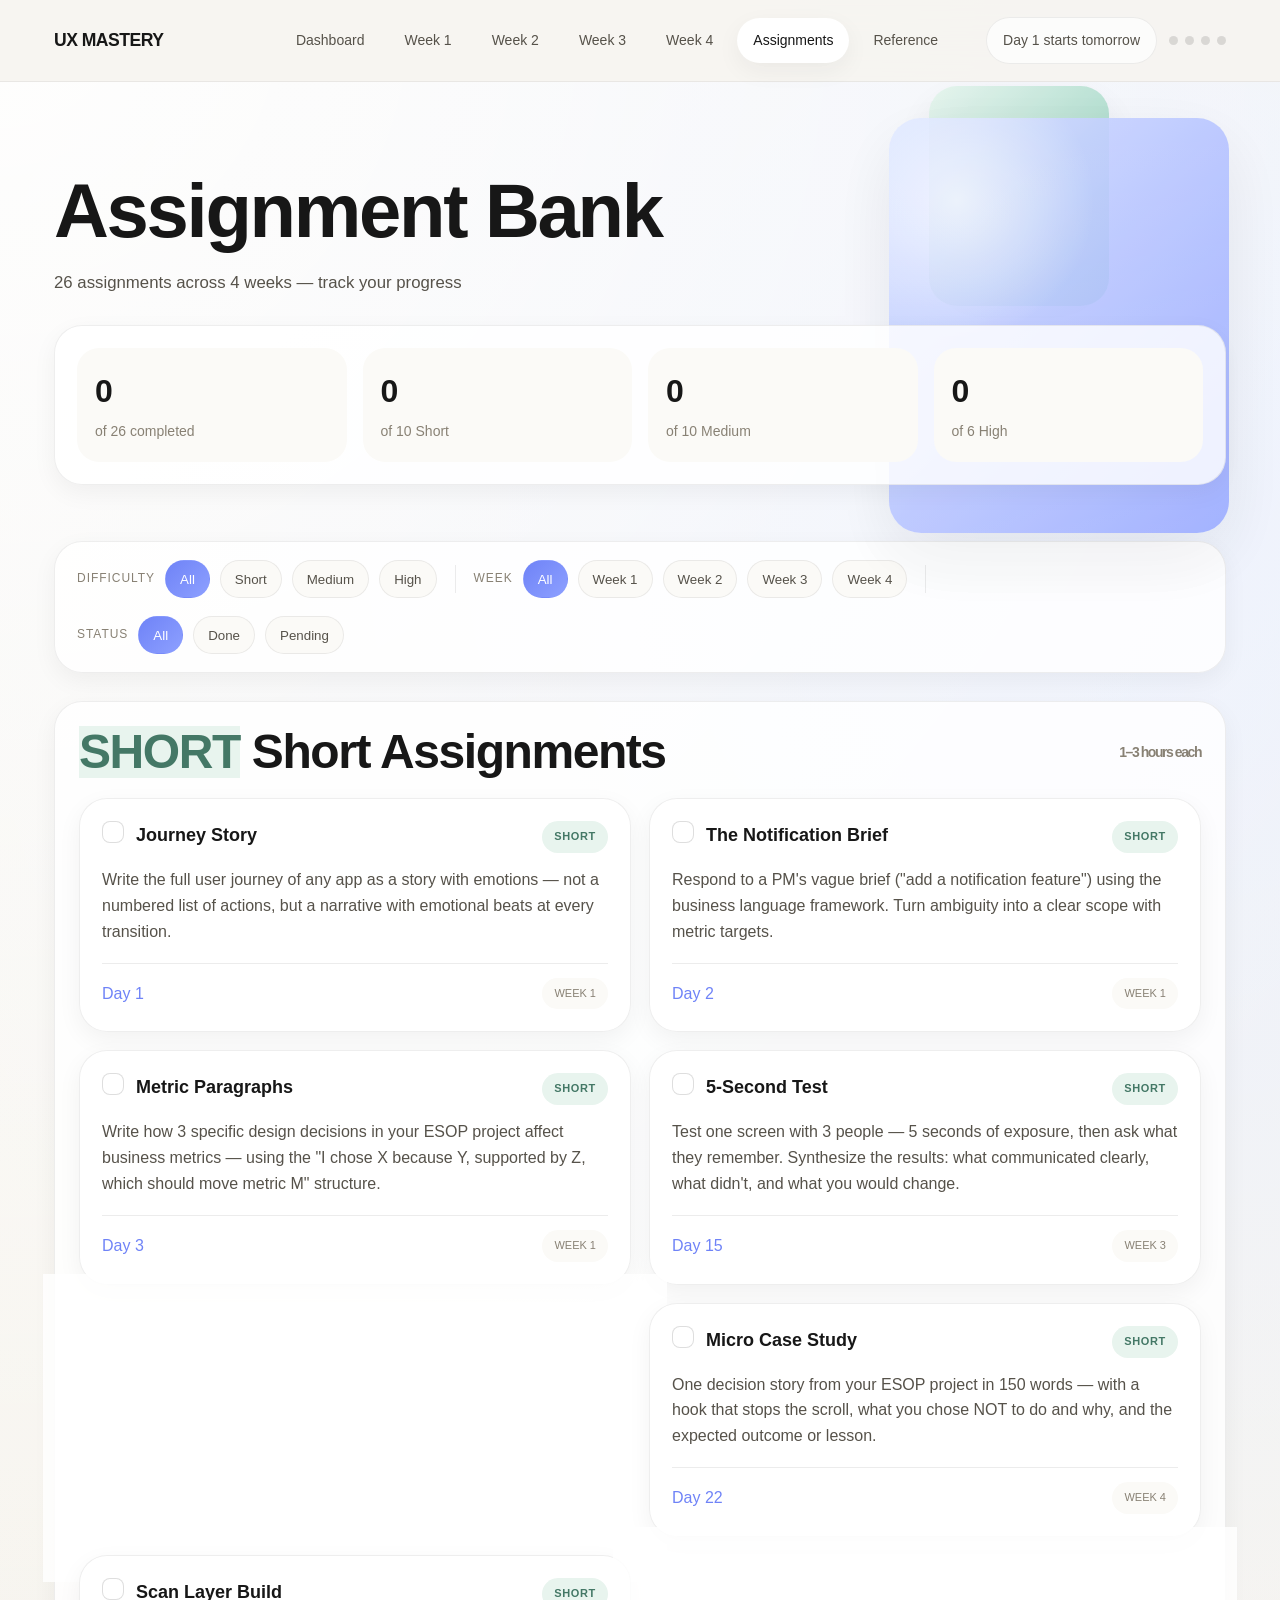
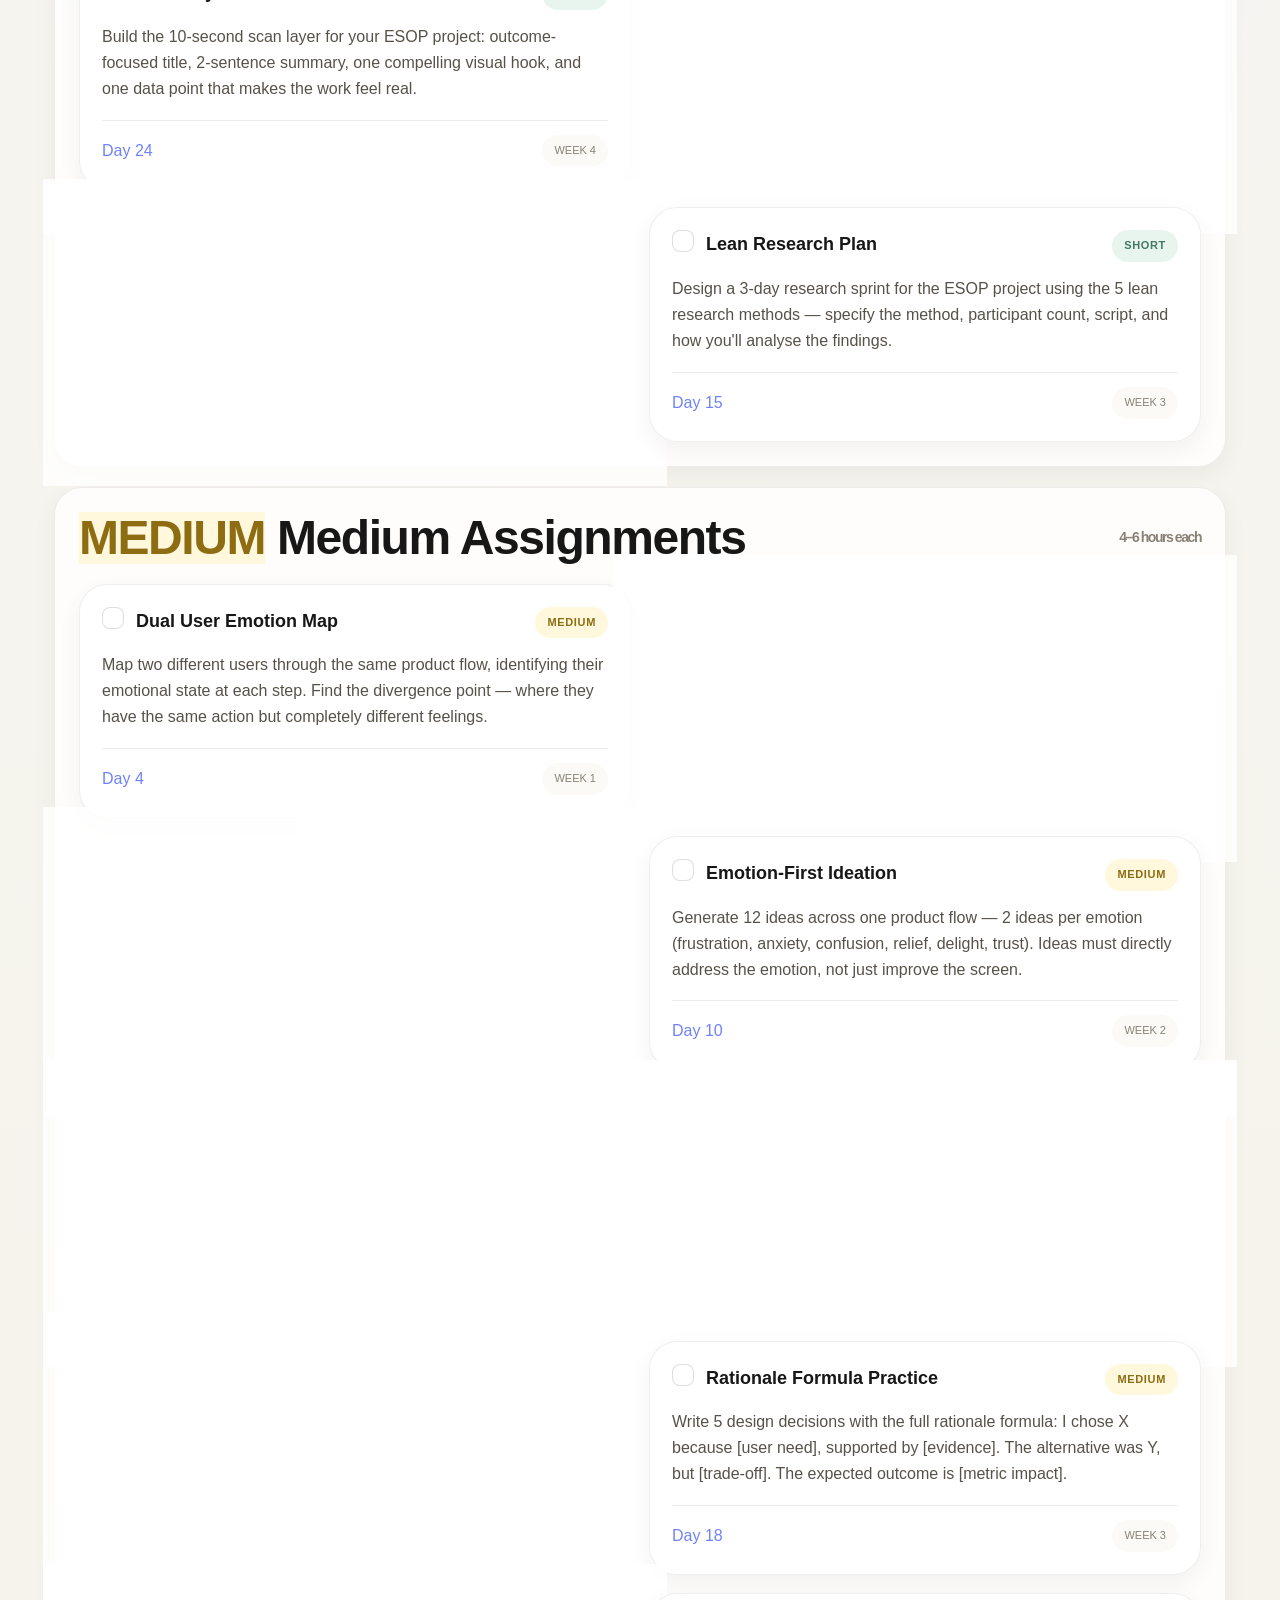
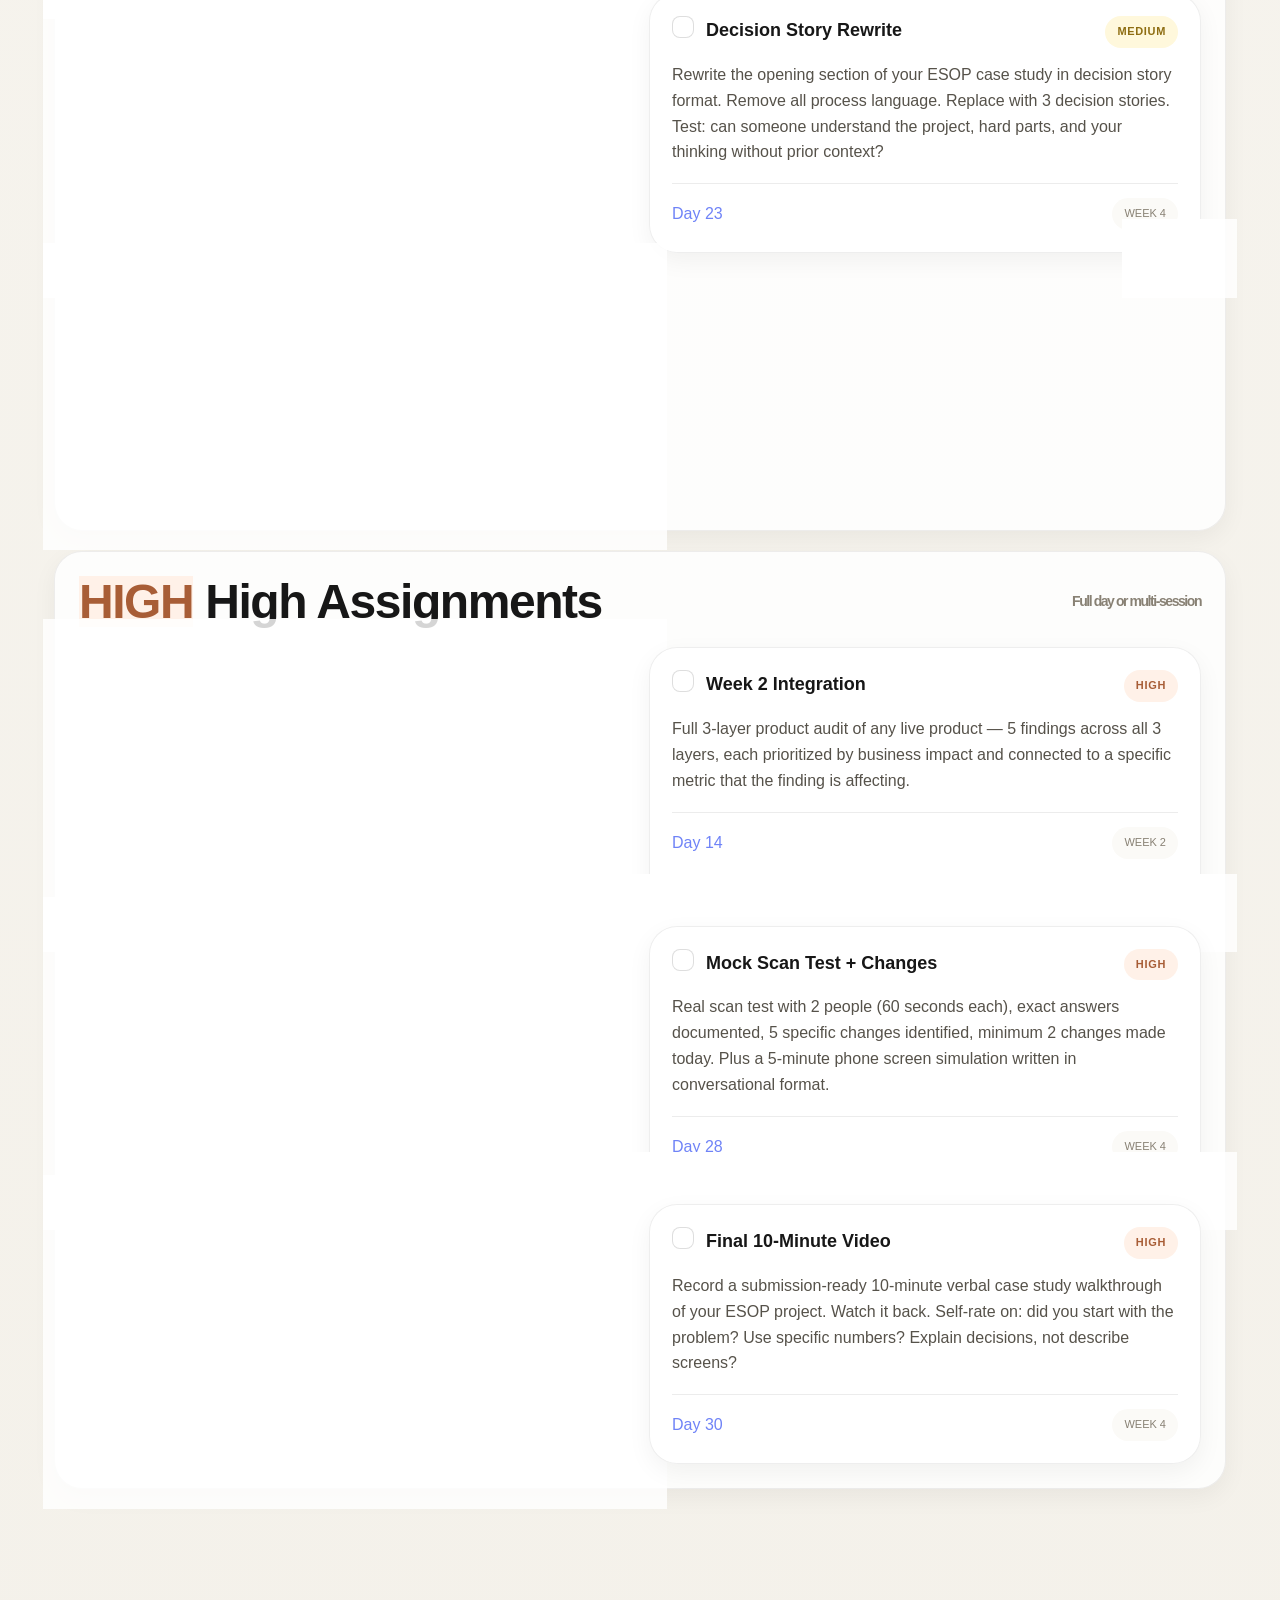
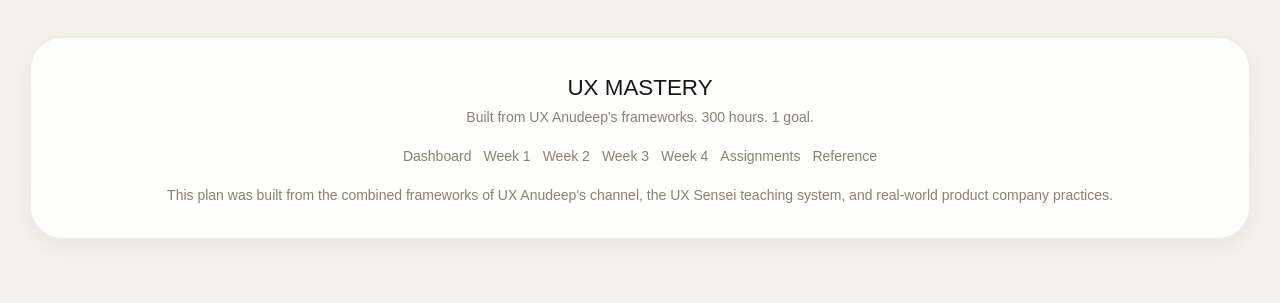
==== assignments.html @ 73414866 "30 days UX mastery guide" ====
<!DOCTYPE html>
<html lang="en">
<head>
  <meta charset="UTF-8" />
  <meta name="viewport" content="width=device-width, initial-scale=1.0" />
  <title>Assignment Bank — UX Mastery</title>
  <link rel="stylesheet" href="css/variables.css" />
  <link rel="stylesheet" href="css/base.css" />
  <link rel="stylesheet" href="css/components.css" />
  <link rel="stylesheet" href="css/layout.css" />
  <link rel="stylesheet" href="css/assignments.css" />
  <link rel="preconnect" href="https://fonts.googleapis.com" />
  <link rel="preconnect" href="https://fonts.gstatic.com" crossorigin />
  <link href="https://fonts.googleapis.com/css2?family=Playfair+Display:ital,wght@0,400;0,700;1,400&family=Inter:wght@400;500;600;700&family=JetBrains+Mono:wght@400;700&display=swap" rel="stylesheet" />
</head>
<body>

<!-- ═══════════════════════════════════════════════════
     GLOBAL HEADER
═══════════════════════════════════════════════════ -->
<header class="site-header" id="site-header">
  <div class="header-inner">
    <a href="index.html" class="site-logo">UX MASTERY</a>

    <nav class="site-nav" id="site-nav" aria-label="Main navigation">
      <a href="index.html" class="nav-link">Dashboard</a>
      <a href="week1.html" class="nav-link">Week 1</a>
      <a href="week2.html" class="nav-link">Week 2</a>
      <a href="week3.html" class="nav-link">Week 3</a>
      <a href="week4.html" class="nav-link">Week 4</a>
      <a href="assignments.html" class="nav-link active">Assignments</a>
      <a href="references.html" class="nav-link">Reference</a>
    </nav>

    <div class="header-progress">
      <span class="progress-pill" id="progress-pill">Day 1 of 30</span>
      <div class="week-dots" id="week-dots" aria-label="Week completion">
        <span class="week-dot" data-week="1" title="Week 1"></span>
        <span class="week-dot" data-week="2" title="Week 2"></span>
        <span class="week-dot" data-week="3" title="Week 3"></span>
        <span class="week-dot" data-week="4" title="Week 4"></span>
      </div>
    </div>

    <button class="hamburger" id="hamburger" aria-label="Open navigation menu" aria-expanded="false" aria-controls="mobile-drawer">
      <span></span><span></span><span></span>
    </button>
  </div>
</header>

<div class="mobile-drawer" id="mobile-drawer" aria-hidden="true">
  <button class="drawer-close" id="drawer-close" aria-label="Close navigation">✕</button>
  <nav aria-label="Mobile navigation">
    <a href="index.html" class="drawer-link">Dashboard</a>
    <a href="week1.html" class="drawer-link">Week 1: Human-First Foundation</a>
    <a href="week2.html" class="drawer-link">Week 2: Problem Finding &amp; Audit</a>
    <a href="week3.html" class="drawer-link">Week 3: Research &amp; Scale</a>
    <a href="week4.html" class="drawer-link">Week 4: Communication &amp; Portfolio</a>
    <a href="assignments.html" class="drawer-link active">Assignment Bank</a>
    <a href="references.html" class="drawer-link">Quick Reference</a>
  </nav>
</div>
<div class="drawer-overlay" id="drawer-overlay"></div>

<!-- ═══════════════════════════════════════════════════
     PAGE HERO
═══════════════════════════════════════════════════ -->
<section class="page-hero assignments-hero">
  <div class="container">
    <h1 class="page-hero-title">Assignment Bank</h1>
    <p class="page-hero-subtitle">26 assignments across 4 weeks — track your progress</p>

    <!-- Summary Stats -->
    <div class="assignments-summary-bar">
      <div class="summary-stat">
        <span class="summary-num" id="stat-assign-completed">0</span>
        <span class="summary-label">of 26 completed</span>
      </div>
      <div class="summary-stat">
        <span class="summary-num summary-short" id="stat-short-completed">0</span>
        <span class="summary-label">of 10 Short</span>
      </div>
      <div class="summary-stat">
        <span class="summary-num summary-medium" id="stat-medium-completed">0</span>
        <span class="summary-label">of 10 Medium</span>
      </div>
      <div class="summary-stat">
        <span class="summary-num summary-high" id="stat-high-completed">0</span>
        <span class="summary-label">of 6 High</span>
      </div>
    </div>
  </div>
</section>

<!-- ═══════════════════════════════════════════════════
     FILTER BAR
═══════════════════════════════════════════════════ -->
<div class="filter-bar-wrapper">
  <div class="container">
    <div class="filter-bar" role="toolbar" aria-label="Filter assignments">

      <div class="filter-group" role="group" aria-label="Filter by difficulty">
        <span class="filter-group-label">Difficulty</span>
        <button class="filter-btn active" data-filter-group="difficulty" data-filter-value="all">All</button>
        <button class="filter-btn" data-filter-group="difficulty" data-filter-value="short">Short</button>
        <button class="filter-btn" data-filter-group="difficulty" data-filter-value="medium">Medium</button>
        <button class="filter-btn" data-filter-group="difficulty" data-filter-value="high">High</button>
      </div>

      <div class="filter-divider" aria-hidden="true"></div>

      <div class="filter-group" role="group" aria-label="Filter by week">
        <span class="filter-group-label">Week</span>
        <button class="filter-btn active" data-filter-group="week" data-filter-value="all">All</button>
        <button class="filter-btn" data-filter-group="week" data-filter-value="1">Week 1</button>
        <button class="filter-btn" data-filter-group="week" data-filter-value="2">Week 2</button>
        <button class="filter-btn" data-filter-group="week" data-filter-value="3">Week 3</button>
        <button class="filter-btn" data-filter-group="week" data-filter-value="4">Week 4</button>
      </div>

      <div class="filter-divider" aria-hidden="true"></div>

      <div class="filter-group" role="group" aria-label="Filter by status">
        <span class="filter-group-label">Status</span>
        <button class="filter-btn active" data-filter-group="status" data-filter-value="all">All</button>
        <button class="filter-btn" data-filter-group="status" data-filter-value="completed">Done</button>
        <button class="filter-btn" data-filter-group="status" data-filter-value="pending">Pending</button>
      </div>

    </div>
  </div>
</div>

<!-- ═══════════════════════════════════════════════════
     ASSIGNMENT GRID
═══════════════════════════════════════════════════ -->
<main class="container assignments-main" id="main-content">

  <!-- ─── SHORT ASSIGNMENTS ─── -->
  <section class="assignment-section" id="section-short" data-section-difficulty="short">
    <h2 class="section-heading">
      <span class="section-heading-badge badge-short">SHORT</span>
      Short Assignments
      <span class="section-heading-sub">1–3 hours each</span>
    </h2>
    <div class="assignment-grid">

      <div class="assignment-card" data-assignment-id="short-1" data-difficulty="short" data-week="1">
        <div class="assignment-card-header">
          <label class="assignment-check-label">
            <input type="checkbox" class="assignment-checkbox" data-assignment-id="short-1" aria-label="Mark Journey Story complete" />
            <span class="assignment-check-box"></span>
          </label>
          <div class="assignment-card-title">Journey Story</div>
          <span class="badge badge-short">SHORT</span>
        </div>
        <p class="assignment-card-desc">Write the full user journey of any app as a story with emotions — not a numbered list of actions, but a narrative with emotional beats at every transition.</p>
        <div class="assignment-card-footer">
          <a href="week1.html#day-1" class="assignment-day-link">Day 1</a>
          <span class="assignment-week-tag week1-tag">Week 1</span>
        </div>
      </div>

      <div class="assignment-card" data-assignment-id="short-2" data-difficulty="short" data-week="1">
        <div class="assignment-card-header">
          <label class="assignment-check-label">
            <input type="checkbox" class="assignment-checkbox" data-assignment-id="short-2" aria-label="Mark Notification Brief complete" />
            <span class="assignment-check-box"></span>
          </label>
          <div class="assignment-card-title">The Notification Brief</div>
          <span class="badge badge-short">SHORT</span>
        </div>
        <p class="assignment-card-desc">Respond to a PM's vague brief ("add a notification feature") using the business language framework. Turn ambiguity into a clear scope with metric targets.</p>
        <div class="assignment-card-footer">
          <a href="week1.html#day-2" class="assignment-day-link">Day 2</a>
          <span class="assignment-week-tag week1-tag">Week 1</span>
        </div>
      </div>

      <div class="assignment-card" data-assignment-id="short-3" data-difficulty="short" data-week="1">
        <div class="assignment-card-header">
          <label class="assignment-check-label">
            <input type="checkbox" class="assignment-checkbox" data-assignment-id="short-3" aria-label="Mark Metric Paragraphs complete" />
            <span class="assignment-check-box"></span>
          </label>
          <div class="assignment-card-title">Metric Paragraphs</div>
          <span class="badge badge-short">SHORT</span>
        </div>
        <p class="assignment-card-desc">Write how 3 specific design decisions in your ESOP project affect business metrics — using the "I chose X because Y, supported by Z, which should move metric M" structure.</p>
        <div class="assignment-card-footer">
          <a href="week1.html#day-3" class="assignment-day-link">Day 3</a>
          <span class="assignment-week-tag week1-tag">Week 1</span>
        </div>
      </div>

      <div class="assignment-card" data-assignment-id="short-7" data-difficulty="short" data-week="3">
        <div class="assignment-card-header">
          <label class="assignment-check-label">
            <input type="checkbox" class="assignment-checkbox" data-assignment-id="short-7" aria-label="Mark 5-Second Test complete" />
            <span class="assignment-check-box"></span>
          </label>
          <div class="assignment-card-title">5-Second Test</div>
          <span class="badge badge-short">SHORT</span>
        </div>
        <p class="assignment-card-desc">Test one screen with 3 people — 5 seconds of exposure, then ask what they remember. Synthesize the results: what communicated clearly, what didn't, and what you would change.</p>
        <div class="assignment-card-footer">
          <a href="week3.html#day-15" class="assignment-day-link">Day 15</a>
          <span class="assignment-week-tag week3-tag">Week 3</span>
        </div>
      </div>

      <div class="assignment-card" data-assignment-id="short-8" data-difficulty="short" data-week="3">
        <div class="assignment-card-header">
          <label class="assignment-check-label">
            <input type="checkbox" class="assignment-checkbox" data-assignment-id="short-8" aria-label="Mark Business Language Cheat Sheet complete" />
            <span class="assignment-check-box"></span>
          </label>
          <div class="assignment-card-title">Business Language Cheat Sheet</div>
          <span class="badge badge-short">SHORT</span>
        </div>
        <p class="assignment-card-desc">10 design phrases translated into business language. For each, write the designer version and the PM/exec version — showing the same insight in the language that gets budget approved.</p>
        <div class="assignment-card-footer">
          <a href="week3.html#day-17" class="assignment-day-link">Day 17</a>
          <span class="assignment-week-tag week3-tag">Week 3</span>
        </div>
      </div>

      <div class="assignment-card" data-assignment-id="short-10" data-difficulty="short" data-week="4">
        <div class="assignment-card-header">
          <label class="assignment-check-label">
            <input type="checkbox" class="assignment-checkbox" data-assignment-id="short-10" aria-label="Mark Micro Case Study complete" />
            <span class="assignment-check-box"></span>
          </label>
          <div class="assignment-card-title">Micro Case Study</div>
          <span class="badge badge-short">SHORT</span>
        </div>
        <p class="assignment-card-desc">One decision story from your ESOP project in 150 words — with a hook that stops the scroll, what you chose NOT to do and why, and the expected outcome or lesson.</p>
        <div class="assignment-card-footer">
          <a href="week4.html#day-22" class="assignment-day-link">Day 22</a>
          <span class="assignment-week-tag week4-tag">Week 4</span>
        </div>
      </div>

      <div class="assignment-card" data-assignment-id="short-11" data-difficulty="short" data-week="4">
        <div class="assignment-card-header">
          <label class="assignment-check-label">
            <input type="checkbox" class="assignment-checkbox" data-assignment-id="short-11" aria-label="Mark Scan Layer Build complete" />
            <span class="assignment-check-box"></span>
          </label>
          <div class="assignment-card-title">Scan Layer Build</div>
          <span class="badge badge-short">SHORT</span>
        </div>
        <p class="assignment-card-desc">Build the 10-second scan layer for your ESOP project: outcome-focused title, 2-sentence summary, one compelling visual hook, and one data point that makes the work feel real.</p>
        <div class="assignment-card-footer">
          <a href="week4.html#day-24" class="assignment-day-link">Day 24</a>
          <span class="assignment-week-tag week4-tag">Week 4</span>
        </div>
      </div>

      <div class="assignment-card" data-assignment-id="short-12" data-difficulty="short" data-week="4">
        <div class="assignment-card-header">
          <label class="assignment-check-label">
            <input type="checkbox" class="assignment-checkbox" data-assignment-id="short-12" aria-label="Mark Pushback Response complete" />
            <span class="assignment-check-box"></span>
          </label>
          <div class="assignment-card-title">Pushback Response</div>
          <span class="badge badge-short">SHORT</span>
        </div>
        <p class="assignment-card-desc">Write the full verbal response to a CTO's concern about your ESOP redesign looking "too different." Use the pushback formula: respect + evidence + forward path + specific next step.</p>
        <div class="assignment-card-footer">
          <a href="week4.html#day-25" class="assignment-day-link">Day 25</a>
          <span class="assignment-week-tag week4-tag">Week 4</span>
        </div>
      </div>

      <div class="assignment-card" data-assignment-id="short-13" data-difficulty="short" data-week="4">
        <div class="assignment-card-header">
          <label class="assignment-check-label">
            <input type="checkbox" class="assignment-checkbox" data-assignment-id="short-13" aria-label="Mark LinkedIn Post complete" />
            <span class="assignment-check-box"></span>
          </label>
          <div class="assignment-card-title">LinkedIn Post</div>
          <span class="badge badge-short">SHORT</span>
        </div>
        <p class="assignment-card-desc">One complete micro case study LinkedIn post, ready to publish. Hook line that creates curiosity, 200–250 word decision story, closing question. Must not open with "I am a UX designer."</p>
        <div class="assignment-card-footer">
          <a href="week4.html#day-27" class="assignment-day-link">Day 27</a>
          <span class="assignment-week-tag week4-tag">Week 4</span>
        </div>
      </div>

      <!-- Placeholder for Lean Research Plan — tracked inline on week3.html Day 15 -->
      <div class="assignment-card" data-assignment-id="short-7b" data-difficulty="short" data-week="3">
        <div class="assignment-card-header">
          <label class="assignment-check-label">
            <input type="checkbox" class="assignment-checkbox" data-assignment-id="short-7b" aria-label="Mark Lean Research Plan complete" />
            <span class="assignment-check-box"></span>
          </label>
          <div class="assignment-card-title">Lean Research Plan</div>
          <span class="badge badge-short">SHORT</span>
        </div>
        <p class="assignment-card-desc">Design a 3-day research sprint for the ESOP project using the 5 lean research methods — specify the method, participant count, script, and how you'll analyse the findings.</p>
        <div class="assignment-card-footer">
          <a href="week3.html#day-15" class="assignment-day-link">Day 15</a>
          <span class="assignment-week-tag week3-tag">Week 3</span>
        </div>
      </div>

    </div>
  </section>

  <!-- ─── MEDIUM ASSIGNMENTS ─── -->
  <section class="assignment-section" id="section-medium" data-section-difficulty="medium">
    <h2 class="section-heading">
      <span class="section-heading-badge badge-medium">MEDIUM</span>
      Medium Assignments
      <span class="section-heading-sub">4–6 hours each</span>
    </h2>
    <div class="assignment-grid">

      <div class="assignment-card" data-assignment-id="medium-1" data-difficulty="medium" data-week="1">
        <div class="assignment-card-header">
          <label class="assignment-check-label">
            <input type="checkbox" class="assignment-checkbox" data-assignment-id="medium-1" aria-label="Mark Dual User Emotion Map complete" />
            <span class="assignment-check-box"></span>
          </label>
          <div class="assignment-card-title">Dual User Emotion Map</div>
          <span class="badge badge-medium">MEDIUM</span>
        </div>
        <p class="assignment-card-desc">Map two different users through the same product flow, identifying their emotional state at each step. Find the divergence point — where they have the same action but completely different feelings.</p>
        <div class="assignment-card-footer">
          <a href="week1.html#day-4" class="assignment-day-link">Day 4</a>
          <span class="assignment-week-tag week1-tag">Week 1</span>
        </div>
      </div>

      <div class="assignment-card" data-assignment-id="medium-2" data-difficulty="medium" data-week="1">
        <div class="assignment-card-header">
          <label class="assignment-check-label">
            <input type="checkbox" class="assignment-checkbox" data-assignment-id="medium-2" aria-label="Mark PM Brief Sprint Plan complete" />
            <span class="assignment-check-box"></span>
          </label>
          <div class="assignment-card-title">PM Brief Sprint Plan</div>
          <span class="badge badge-medium">MEDIUM</span>
        </div>
        <p class="assignment-card-desc">Build a full 2-day sprint plan for a specific PM request — with scoping questions, timeline, deliverables, and what you'll skip. Show how scale determines process depth.</p>
        <div class="assignment-card-footer">
          <a href="week1.html#day-6" class="assignment-day-link">Day 6</a>
          <span class="assignment-week-tag week1-tag">Week 1</span>
        </div>
      </div>

      <div class="assignment-card" data-assignment-id="medium-3" data-difficulty="medium" data-week="2">
        <div class="assignment-card-header">
          <label class="assignment-check-label">
            <input type="checkbox" class="assignment-checkbox" data-assignment-id="medium-3" aria-label="Mark Root Cause Analysis complete" />
            <span class="assignment-check-box"></span>
          </label>
          <div class="assignment-card-title">Root Cause Analysis</div>
          <span class="badge badge-medium">MEDIUM</span>
        </div>
        <p class="assignment-card-desc">Apply the 3-why technique to 3 past design decisions you've made. For each, trace from the surface symptom to the actual root cause — then identify how the design should have been different.</p>
        <div class="assignment-card-footer">
          <a href="week2.html#day-9" class="assignment-day-link">Day 9</a>
          <span class="assignment-week-tag week2-tag">Week 2</span>
        </div>
      </div>

      <div class="assignment-card" data-assignment-id="medium-4" data-difficulty="medium" data-week="2">
        <div class="assignment-card-header">
          <label class="assignment-check-label">
            <input type="checkbox" class="assignment-checkbox" data-assignment-id="medium-4" aria-label="Mark Emotion-First Ideation complete" />
            <span class="assignment-check-box"></span>
          </label>
          <div class="assignment-card-title">Emotion-First Ideation</div>
          <span class="badge badge-medium">MEDIUM</span>
        </div>
        <p class="assignment-card-desc">Generate 12 ideas across one product flow — 2 ideas per emotion (frustration, anxiety, confusion, relief, delight, trust). Ideas must directly address the emotion, not just improve the screen.</p>
        <div class="assignment-card-footer">
          <a href="week2.html#day-10" class="assignment-day-link">Day 10</a>
          <span class="assignment-week-tag week2-tag">Week 2</span>
        </div>
      </div>

      <div class="assignment-card" data-assignment-id="medium-5" data-difficulty="medium" data-week="2">
        <div class="assignment-card-header">
          <label class="assignment-check-label">
            <input type="checkbox" class="assignment-checkbox" data-assignment-id="medium-5" aria-label="Mark Diverge and Converge complete" />
            <span class="assignment-check-box"></span>
          </label>
          <div class="assignment-card-title">Diverge and Converge</div>
          <span class="badge badge-medium">MEDIUM</span>
        </div>
        <p class="assignment-card-desc">Generate 12 structural ideas for one ESOP flow. Apply 3 real constraints (timeline, engineering limits, user research). Converge to 2 strongest ideas with documented rationale for each cut.</p>
        <div class="assignment-card-footer">
          <a href="week2.html#day-11" class="assignment-day-link">Day 11</a>
          <span class="assignment-week-tag week2-tag">Week 2</span>
        </div>
      </div>

      <div class="assignment-card" data-assignment-id="medium-6" data-difficulty="medium" data-week="2">
        <div class="assignment-card-header">
          <label class="assignment-check-label">
            <input type="checkbox" class="assignment-checkbox" data-assignment-id="medium-6" aria-label="Mark Story-First IA complete" />
            <span class="assignment-check-box"></span>
          </label>
          <div class="assignment-card-title">Story-First IA</div>
          <span class="badge badge-medium">MEDIUM</span>
        </div>
        <p class="assignment-card-desc">Write the complete narrative of a user's grant management journey. Then derive the information architecture from the story — not from a feature list. Show how the story determines navigation structure.</p>
        <div class="assignment-card-footer">
          <a href="week2.html#day-13" class="assignment-day-link">Day 13</a>
          <span class="assignment-week-tag week2-tag">Week 2</span>
        </div>
      </div>

      <div class="assignment-card" data-assignment-id="medium-7" data-difficulty="medium" data-week="3">
        <div class="assignment-card-header">
          <label class="assignment-check-label">
            <input type="checkbox" class="assignment-checkbox" data-assignment-id="medium-7" aria-label="Mark Lean Research Sprint Design complete" />
            <span class="assignment-check-box"></span>
          </label>
          <div class="assignment-card-title">Lean Research Sprint Design</div>
          <span class="badge badge-medium">MEDIUM</span>
        </div>
        <p class="assignment-card-desc">Design a complete research plan with right/wrong validation criteria — including participant recruitment strategy, test script, and the specific signal that would prove your hypothesis false.</p>
        <div class="assignment-card-footer">
          <a href="week3.html#day-16" class="assignment-day-link">Day 16</a>
          <span class="assignment-week-tag week3-tag">Week 3</span>
        </div>
      </div>

      <div class="assignment-card" data-assignment-id="medium-8" data-difficulty="medium" data-week="3">
        <div class="assignment-card-header">
          <label class="assignment-check-label">
            <input type="checkbox" class="assignment-checkbox" data-assignment-id="medium-8" aria-label="Mark Rationale Formula Practice complete" />
            <span class="assignment-check-box"></span>
          </label>
          <div class="assignment-card-title">Rationale Formula Practice</div>
          <span class="badge badge-medium">MEDIUM</span>
        </div>
        <p class="assignment-card-desc">Write 5 design decisions with the full rationale formula: I chose X because [user need], supported by [evidence]. The alternative was Y, but [trade-off]. The expected outcome is [metric impact].</p>
        <div class="assignment-card-footer">
          <a href="week3.html#day-18" class="assignment-day-link">Day 18</a>
          <span class="assignment-week-tag week3-tag">Week 3</span>
        </div>
      </div>

      <div class="assignment-card" data-assignment-id="medium-9" data-difficulty="medium" data-week="3">
        <div class="assignment-card-header">
          <label class="assignment-check-label">
            <input type="checkbox" class="assignment-checkbox" data-assignment-id="medium-9" aria-label="Mark Scale Planning complete" />
            <span class="assignment-check-box"></span>
          </label>
          <div class="assignment-card-title">Scale Planning — 4 Scales</div>
          <span class="badge badge-medium">MEDIUM</span>
        </div>
        <p class="assignment-card-desc">Take one feature brief and plan it at 4 different time scales: 1-day sprint, 1-week sprint, 1-month project, 2-3 month project. Show what you include and skip at each scale, and why.</p>
        <div class="assignment-card-footer">
          <a href="week3.html#day-19" class="assignment-day-link">Day 19</a>
          <span class="assignment-week-tag week3-tag">Week 3</span>
        </div>
      </div>

      <div class="assignment-card" data-assignment-id="medium-10" data-difficulty="medium" data-week="4">
        <div class="assignment-card-header">
          <label class="assignment-check-label">
            <input type="checkbox" class="assignment-checkbox" data-assignment-id="medium-10" aria-label="Mark Decision Story Rewrite complete" />
            <span class="assignment-check-box"></span>
          </label>
          <div class="assignment-card-title">Decision Story Rewrite</div>
          <span class="badge badge-medium">MEDIUM</span>
        </div>
        <p class="assignment-card-desc">Rewrite the opening section of your ESOP case study in decision story format. Remove all process language. Replace with 3 decision stories. Test: can someone understand the project, hard parts, and your thinking without prior context?</p>
        <div class="assignment-card-footer">
          <a href="week4.html#day-23" class="assignment-day-link">Day 23</a>
          <span class="assignment-week-tag week4-tag">Week 4</span>
        </div>
      </div>

      <div class="assignment-card" data-assignment-id="medium-11" data-difficulty="medium" data-week="4">
        <div class="assignment-card-header">
          <label class="assignment-check-label">
            <input type="checkbox" class="assignment-checkbox" data-assignment-id="medium-11" aria-label="Mark Verbal Case Study Script complete" />
            <span class="assignment-check-box"></span>
          </label>
          <div class="assignment-card-title">Verbal Case Study Script</div>
          <span class="badge badge-medium">MEDIUM</span>
        </div>
        <p class="assignment-card-desc">Write all three versions of your verbal case study: 60-second (hook + one decision + outcome), 5-minute (add 2 decisions + reflection), and what you'd add at 15 minutes. Each version builds — it doesn't repeat.</p>
        <div class="assignment-card-footer">
          <a href="week4.html#day-26" class="assignment-day-link">Day 26</a>
          <span class="assignment-week-tag week4-tag">Week 4</span>
        </div>
      </div>

    </div>
  </section>

  <!-- ─── HIGH ASSIGNMENTS ─── -->
  <section class="assignment-section" id="section-high" data-section-difficulty="high">
    <h2 class="section-heading">
      <span class="section-heading-badge badge-high">HIGH</span>
      High Assignments
      <span class="section-heading-sub">Full day or multi-session</span>
    </h2>
    <div class="assignment-grid">

      <div class="assignment-card" data-assignment-id="high-1" data-difficulty="high" data-week="1">
        <div class="assignment-card-header">
          <label class="assignment-check-label">
            <input type="checkbox" class="assignment-checkbox" data-assignment-id="high-1" aria-label="Mark Week 1 Integration complete" />
            <span class="assignment-check-box"></span>
          </label>
          <div class="assignment-card-title">Week 1 Integration</div>
          <span class="badge badge-high">HIGH</span>
        </div>
        <p class="assignment-card-desc">ESOP case study rewritten using the journey + emotion + metric + rationale framework. The opening 500 words of your case study, now written as a design professional would write it — with decisions, not descriptions.</p>
        <div class="assignment-card-footer">
          <a href="week1.html#day-7" class="assignment-day-link">Day 7</a>
          <span class="assignment-week-tag week1-tag">Week 1</span>
        </div>
      </div>

      <div class="assignment-card" data-assignment-id="high-2" data-difficulty="high" data-week="2">
        <div class="assignment-card-header">
          <label class="assignment-check-label">
            <input type="checkbox" class="assignment-checkbox" data-assignment-id="high-2" aria-label="Mark Week 2 Integration complete" />
            <span class="assignment-check-box"></span>
          </label>
          <div class="assignment-card-title">Week 2 Integration</div>
          <span class="badge badge-high">HIGH</span>
        </div>
        <p class="assignment-card-desc">Full 3-layer product audit of any live product — 5 findings across all 3 layers, each prioritized by business impact and connected to a specific metric that the finding is affecting.</p>
        <div class="assignment-card-footer">
          <a href="week2.html#day-14" class="assignment-day-link">Day 14</a>
          <span class="assignment-week-tag week2-tag">Week 2</span>
        </div>
      </div>

      <div class="assignment-card" data-assignment-id="high-3" data-difficulty="high" data-week="3">
        <div class="assignment-card-header">
          <label class="assignment-check-label">
            <input type="checkbox" class="assignment-checkbox" data-assignment-id="high-3" aria-label="Mark Week 3 Integration complete" />
            <span class="assignment-check-box"></span>
          </label>
          <div class="assignment-card-title">Week 3 Integration</div>
          <span class="badge badge-high">HIGH</span>
        </div>
        <p class="assignment-card-desc">Prepare and record a 10-minute stakeholder presentation for your ESOP project with full script — business problem, user journey, 3 design decisions, success metrics, next version. Write your Q&amp;A prep for 5 hard questions.</p>
        <div class="assignment-card-footer">
          <a href="week3.html#day-21" class="assignment-day-link">Day 21</a>
          <span class="assignment-week-tag week3-tag">Week 3</span>
        </div>
      </div>

      <div class="assignment-card" data-assignment-id="high-4" data-difficulty="high" data-week="4">
        <div class="assignment-card-header">
          <label class="assignment-check-label">
            <input type="checkbox" class="assignment-checkbox" data-assignment-id="high-4" aria-label="Mark Mock Scan Test complete" />
            <span class="assignment-check-box"></span>
          </label>
          <div class="assignment-card-title">Mock Scan Test + Changes</div>
          <span class="badge badge-high">HIGH</span>
        </div>
        <p class="assignment-card-desc">Real scan test with 2 people (60 seconds each), exact answers documented, 5 specific changes identified, minimum 2 changes made today. Plus a 5-minute phone screen simulation written in conversational format.</p>
        <div class="assignment-card-footer">
          <a href="week4.html#day-28" class="assignment-day-link">Day 28</a>
          <span class="assignment-week-tag week4-tag">Week 4</span>
        </div>
      </div>

      <div class="assignment-card" data-assignment-id="high-5" data-difficulty="high" data-week="4">
        <div class="assignment-card-header">
          <label class="assignment-check-label">
            <input type="checkbox" class="assignment-checkbox" data-assignment-id="high-5" aria-label="Mark 25-Question Bank complete" />
            <span class="assignment-check-box"></span>
          </label>
          <div class="assignment-card-title">25-Question Question Bank</div>
          <span class="badge badge-high">HIGH</span>
        </div>
        <p class="assignment-card-desc">25 hard recruiter questions for your ESOP project with full honest answers. Then pick the 5 hardest — write 2–3 paragraph conversational answers for each, written as if you're speaking, not reporting.</p>
        <div class="assignment-card-footer">
          <a href="week4.html#day-29" class="assignment-day-link">Day 29</a>
          <span class="assignment-week-tag week4-tag">Week 4</span>
        </div>
      </div>

      <div class="assignment-card" data-assignment-id="high-6" data-difficulty="high" data-week="4">
        <div class="assignment-card-header">
          <label class="assignment-check-label">
            <input type="checkbox" class="assignment-checkbox" data-assignment-id="high-6" aria-label="Mark Final Video complete" />
            <span class="assignment-check-box"></span>
          </label>
          <div class="assignment-card-title">Final 10-Minute Video</div>
          <span class="badge badge-high">HIGH</span>
        </div>
        <p class="assignment-card-desc">Record a submission-ready 10-minute verbal case study walkthrough of your ESOP project. Watch it back. Self-rate on: did you start with the problem? Use specific numbers? Explain decisions, not describe screens?</p>
        <div class="assignment-card-footer">
          <a href="week4.html#day-30" class="assignment-day-link">Day 30</a>
          <span class="assignment-week-tag week4-tag">Week 4</span>
        </div>
      </div>

    </div>
  </section>

  <!-- Empty state (shown when all cards filtered out) -->
  <div class="assignments-empty" id="assignments-empty" hidden>
    <div class="empty-icon">📋</div>
    <p>No assignments match your current filters.</p>
    <button class="btn-secondary" id="reset-filters-btn">Reset filters</button>
  </div>

</main>

<!-- ═══════════════════════════════════════════════════
     FOOTER
═══════════════════════════════════════════════════ -->
<footer class="site-footer">
  <div class="container footer-inner">
    <div class="footer-brand">
      <span class="footer-logo">UX MASTERY</span>
      <p class="footer-tagline">Built from UX Anudeep's frameworks. 300 hours. 1 goal.</p>
    </div>
    <nav class="footer-nav" aria-label="Footer navigation">
      <a href="index.html">Dashboard</a>
      <a href="week1.html">Week 1</a>
      <a href="week2.html">Week 2</a>
      <a href="week3.html">Week 3</a>
      <a href="week4.html">Week 4</a>
      <a href="assignments.html">Assignments</a>
      <a href="references.html">Reference</a>
    </nav>
    <p class="footer-credit">This plan was built from the combined frameworks of UX Anudeep's channel, the UX Sensei teaching system, and real-world product company practices.</p>
  </div>
</footer>

<script type="module" src="js/main.js"></script>
</body>
</html>
---- css/variables.css ----
:root {
  --bg-primary: #f6f4ef;
  --bg-secondary: #efebe2;
  --bg-card: #ffffff;
  --bg-card-hover: #fcfbf8;
  --bg-elevated: #ffffff;
  --bg-input: #f8f6f1;
  --bg-surface: #ffffff;
  --bg-surface-muted: #fbfaf7;
  --bg-surface-soft: #f3efe7;
  --surface-blue: #eaf0ff;
  --surface-mint: #e8f4ee;
  --surface-peach: #fff1e8;
  --surface-lilac: #efe9ff;
  --surface-yellow: #fff8dc;

  --retro-orange: #f4a57d;
  --retro-pink: #d78ad8;
  --retro-yellow: #f0c75e;
  --retro-green: #75c4ab;
  --retro-teal: #9ad7c1;
  --retro-blue: #6f83f7;
  --retro-purple: #b39af9;
  --retro-red: #d96b6b;
  --retro-coral: #f2a57e;
  --retro-lime: #b6cf68;

  --week1-color: #f4a57d;
  --week2-color: #75c4ab;
  --week3-color: #8da0ff;
  --week4-color: #b39af9;

  --color-success: #75c4ab;
  --color-warning: #f0c75e;
  --color-error: #d96b6b;
  --color-right: #75c4ab;
  --color-wrong: #d96b6b;

  --gradient-rainbow: linear-gradient(90deg, #f4a57d, #f0c75e, #75c4ab, #8da0ff, #b39af9);
  --gradient-warm: linear-gradient(135deg, #f4a57d, #f0c75e);
  --gradient-button: linear-gradient(135deg, #6f83f7, #8da0ff);
  --gradient-blue: linear-gradient(135deg, #dbe4ff, #8da0ff);
  --gradient-purple: linear-gradient(135deg, #efe9ff, #b39af9);
  --gradient-pink: linear-gradient(135deg, #f7deef, #d78ad8);
  --gradient-green: linear-gradient(135deg, #e3f4eb, #75c4ab);
  --gradient-gold: linear-gradient(135deg, #fff3c8, #f0c75e);
  --gradient-dark: linear-gradient(180deg, #ffffff, #f6f4ef);
  --gradient-card: linear-gradient(180deg, rgba(255,255,255,0.96), rgba(255,255,255,0.84));

  --text-primary: #171717;
  --text-secondary: #56524a;
  --text-muted: #888174;
  --text-accent: #6f83f7;
  --text-inverse: #ffffff;

  --font-display: "Product Sans", "Google Sans", Aptos, "Segoe UI", sans-serif;
  --font-body: "Product Sans", "Google Sans", Aptos, "Segoe UI", sans-serif;
  --font-mono: "JetBrains Mono", "SFMono-Regular", Consolas, monospace;

  --text-xs: 0.75rem;
  --text-sm: 0.875rem;
  --text-base: 1rem;
  --text-lg: 1.125rem;
  --text-xl: 1.3125rem;
  --text-2xl: 1.75rem;
  --text-3xl: 2.25rem;
  --text-4xl: 3rem;
  --text-5xl: 3.875rem;
  --text-6xl: 4.75rem;

  --font-normal: 400;
  --font-medium: 500;
  --font-semibold: 600;
  --font-bold: 700;
  --font-extrabold: 800;

  --leading-tight: 1.08;
  --leading-snug: 1.2;
  --leading-normal: 1.45;
  --leading-relaxed: 1.62;
  --leading-loose: 1.78;

  --space-1: 4px;
  --space-2: 8px;
  --space-3: 12px;
  --space-4: 16px;
  --space-5: 20px;
  --space-6: 24px;
  --space-8: 32px;
  --space-10: 40px;
  --space-12: 48px;
  --space-16: 64px;
  --space-20: 80px;
  --space-24: 96px;
  --space-32: 128px;

  --radius-xs: 8px;
  --radius-sm: 12px;
  --radius-md: 18px;
  --radius-lg: 24px;
  --radius-xl: 32px;
  --radius-2xl: 40px;
  --radius-pill: 999px;

  --border-subtle: 1px solid rgba(23, 23, 23, 0.08);
  --border-card: 1px solid rgba(23, 23, 23, 0.07);
  --border-accent: 1px solid rgba(111, 131, 247, 0.26);
  --border-focus: 2px solid rgba(111, 131, 247, 0.65);

  --shadow-sm: 0 8px 24px rgba(26, 24, 20, 0.05);
  --shadow-md: 0 18px 48px rgba(26, 24, 20, 0.08);
  --shadow-card: 0 24px 70px rgba(26, 24, 20, 0.08);
  --shadow-lg: 0 36px 90px rgba(26, 24, 20, 0.12);
  --shadow-glow-orange: 0 18px 40px rgba(244, 165, 125, 0.24);
  --shadow-glow-blue: 0 18px 40px rgba(111, 131, 247, 0.24);
  --shadow-glow-pink: 0 18px 40px rgba(179, 154, 249, 0.24);

  --transition-fast: 160ms ease;
  --transition-base: 260ms ease;
  --transition-slow: 420ms ease;
  --transition-spring: 320ms cubic-bezier(0.22, 1, 0.36, 1);

  --z-base: 0;
  --z-raised: 10;
  --z-dropdown: 100;
  --z-sticky: 200;
  --z-overlay: 300;
  --z-modal: 400;
  --z-toast: 500;

  --container-max: 1220px;
  --content-max: 760px;
  --sidebar-width: 300px;
  --header-height: 82px;
  --timer-size: 296px;
}
---- css/base.css ----
@font-face {
  font-family: "Product Sans";
  src: local("Product Sans"), local("Google Sans"), local("Google Sans Text");
  font-display: swap;
}

*, *::before, *::after {
  box-sizing: border-box;
  margin: 0;
  padding: 0;
}

html {
  font-size: 16px;
  scroll-behavior: smooth;
  -webkit-text-size-adjust: 100%;
}

body {
  font-family: var(--font-body);
  font-size: var(--text-base);
  line-height: var(--leading-relaxed);
  color: var(--text-primary);
  background:
    radial-gradient(circle at top left, rgba(255,255,255,0.9), transparent 32%),
    radial-gradient(circle at 90% 10%, rgba(234, 240, 255, 0.9), transparent 28%),
    linear-gradient(180deg, #f8f6f1 0%, #f4f1ea 100%);
  min-height: 100vh;
  overflow-x: hidden;
  -webkit-font-smoothing: antialiased;
  -moz-osx-font-smoothing: grayscale;
}

body::before {
  content: "";
  position: fixed;
  inset: 0;
  pointer-events: none;
  background-image:
    linear-gradient(rgba(255,255,255,0.18) 1px, transparent 1px),
    linear-gradient(90deg, rgba(255,255,255,0.18) 1px, transparent 1px);
  background-size: 56px 56px;
  opacity: 0.3;
  z-index: -1;
}

h1, h2, h3, h4, h5, h6 {
  font-family: var(--font-display);
  font-weight: var(--font-bold);
  color: var(--text-primary);
  line-height: var(--leading-tight);
  letter-spacing: -0.03em;
}

h1 { font-size: clamp(3rem, 6vw, var(--text-6xl)); }
h2 { font-size: clamp(2.1rem, 4vw, var(--text-4xl)); }
h3 { font-size: clamp(1.5rem, 2.4vw, var(--text-2xl)); }
h4 { font-size: var(--text-lg); }
h5 { font-size: var(--text-base); }
h6 { font-size: var(--text-sm); }

p {
  color: var(--text-secondary);
}

p + p {
  margin-top: var(--space-4);
}

strong, b {
  color: var(--text-primary);
  font-weight: var(--font-semibold);
}

em, i {
  color: var(--text-primary);
}

a {
  color: var(--brand-blue, var(--retro-blue));
  text-decoration: none;
  transition: color var(--transition-fast), opacity var(--transition-fast);
}

a:hover {
  color: var(--brand-blue-deep, var(--retro-blue));
}

ul, ol {
  padding-left: 1.2rem;
  color: var(--text-secondary);
}

li + li {
  margin-top: var(--space-2);
}

ul li::marker,
ol li::marker {
  color: var(--retro-blue);
}

hr {
  border: 0;
  height: 1px;
  background: linear-gradient(90deg, transparent, rgba(23, 23, 23, 0.12), transparent);
  margin: var(--space-8) 0;
}

code {
  font-family: var(--font-mono);
  font-size: 0.9em;
  padding: 2px 8px;
  border-radius: var(--radius-pill);
  background: var(--bg-surface-soft);
  color: var(--text-primary);
}

pre {
  font-family: var(--font-mono);
  font-size: var(--text-sm);
  line-height: var(--leading-relaxed);
  background: #fff;
  border: var(--border-card);
  border-radius: var(--radius-md);
  padding: var(--space-5);
  overflow: auto;
  box-shadow: var(--shadow-sm);
}

blockquote {
  margin: var(--space-6) 0;
  padding: var(--space-5) var(--space-6);
  border-radius: var(--radius-md);
  background: var(--surface-blue);
  color: var(--text-primary);
  border: 1px solid rgba(111, 131, 247, 0.14);
}

::selection {
  background: rgba(111, 131, 247, 0.18);
  color: var(--text-primary);
}

:focus-visible {
  outline: var(--border-focus);
  outline-offset: 3px;
  border-radius: var(--radius-xs);
}

table {
  width: 100%;
  border-collapse: collapse;
  margin: var(--space-6) 0;
  background: var(--bg-surface);
  border-radius: var(--radius-md);
  overflow: hidden;
}

th, td {
  text-align: left;
  padding: var(--space-4) var(--space-5);
  border-bottom: var(--border-subtle);
}

th {
  font-size: var(--text-xs);
  text-transform: uppercase;
  letter-spacing: 0.08em;
  color: var(--text-muted);
}

img {
  max-width: 100%;
  height: auto;
  display: block;
}

.visually-hidden {
  position: absolute;
  width: 1px;
  height: 1px;
  padding: 0;
  margin: -1px;
  overflow: hidden;
  clip: rect(0, 0, 0, 0);
  white-space: nowrap;
  border: 0;
}

.container {
  width: 100%;
  max-width: var(--container-max);
  margin: 0 auto;
  padding: 0 var(--space-6);
}

.text-gradient,
.text-gradient-rainbow,
.text-gradient-w1 {
  background: var(--gradient-button);
  -webkit-background-clip: text;
  -webkit-text-fill-color: transparent;
  background-clip: text;
}

.study-content,
.study-content-wrapper {
  max-width: var(--content-max);
}

.study-content h3,
.study-content-wrapper h3 {
  margin: var(--space-8) 0 var(--space-3);
  font-size: clamp(1.45rem, 2vw, 1.9rem);
}

.study-content h4,
.study-content-wrapper h4 {
  margin: var(--space-5) 0 var(--space-2);
  font-size: var(--text-sm);
  text-transform: uppercase;
  letter-spacing: 0.08em;
  color: var(--text-muted);
}

.study-content p,
.study-content-wrapper p,
.practice-content p,
.assignment-content p {
  font-size: 1rem;
  line-height: 1.8;
}

.study-content ul,
.study-content ol,
.study-content-wrapper ul,
.study-content-wrapper ol,
.practice-content ul,
.practice-content ol,
.assignment-content ul,
.assignment-content ol {
  margin: var(--space-4) 0;
}

@keyframes fadeUp {
  from { opacity: 0; transform: translateY(18px); }
  to { opacity: 1; transform: translateY(0); }
}

@keyframes fadeIn {
  from { opacity: 0; }
  to { opacity: 1; }
}

@keyframes pulse-glow {
  0%, 100% { box-shadow: 0 0 0 0 rgba(111, 131, 247, 0); }
  50% { box-shadow: 0 0 0 8px rgba(111, 131, 247, 0.14); }
}

.animate-fade-up {
  animation: fadeUp 0.4s ease both;
}

.animate-fade-in {
  animation: fadeIn 0.3s ease both;
}

@media (max-width: 768px) {
  .container {
    padding: 0 var(--space-4);
  }

  h1 {
    font-size: clamp(2.25rem, 12vw, 3.6rem);
  }
}
---- css/components.css ----
.btn,
.btn-primary,
.btn-secondary,
.btn-ghost {
  display: inline-flex;
  align-items: center;
  justify-content: center;
  gap: var(--space-2);
  min-height: 48px;
  padding: 0 20px;
  border-radius: 999px;
  border: 0;
  cursor: pointer;
  font-family: var(--font-body);
  font-size: var(--text-sm);
  font-weight: var(--font-semibold);
  transition: transform var(--transition-fast), box-shadow var(--transition-fast), background var(--transition-fast), color var(--transition-fast);
}

.btn-primary {
  background: var(--gradient-button);
  color: var(--text-inverse);
  box-shadow: var(--shadow-glow-blue);
}

.btn-primary:hover {
  transform: translateY(-1px);
}

.btn-secondary {
  background: rgba(255,255,255,0.82);
  color: var(--text-primary);
  border: var(--border-card);
}

.btn-ghost {
  background: transparent;
  color: var(--text-secondary);
}

.badge {
  display: inline-flex;
  align-items: center;
  gap: 6px;
  padding: 7px 12px;
  border-radius: 999px;
  font-size: 11px;
  font-weight: var(--font-semibold);
  letter-spacing: 0.06em;
  text-transform: uppercase;
}

.badge-short { background: var(--surface-mint, #e8f4ee); color: #447866; }
.badge-medium { background: var(--surface-yellow, #fff8dc); color: #8e6d12; }
.badge-high { background: var(--surface-peach, #fff1e8); color: #a85d36; }
.badge-week { background: #f2efe8; color: var(--text-secondary); }
.badge-duration { background: var(--surface-blue, #eaf0ff); color: #4d61d6; }
.badge-completed { background: var(--surface-mint, #e8f4ee); color: #447866; }

.card,
.week-card,
.assignment-card,
.principle-card,
.ref-formula-card,
.timeline-stat-card,
.tier-card,
.ai-panel,
.formula-card {
  background: rgba(255,255,255,0.84);
  border: var(--border-card);
  box-shadow: var(--shadow-sm);
  backdrop-filter: blur(12px);
}

.week-card,
.assignment-card,
.principle-card,
.ref-formula-card,
.formula-card,
.tier-card,
.ai-panel {
  border-radius: 28px;
}

.checkbox-wrapper,
.assignment-check-label,
.block-check-label,
.day-check-label {
  display: inline-flex;
  align-items: center;
  cursor: pointer;
  position: relative;
}

.checkbox-wrapper input,
.assignment-check-label input,
.block-check-label input,
.day-check-label input {
  position: absolute;
  opacity: 0;
  pointer-events: none;
}

.checkbox-custom,
.assignment-check-box,
.block-check-box,
.day-check-box {
  width: 22px;
  height: 22px;
  border-radius: 8px;
  border: 1px solid rgba(23,23,23,0.14);
  background: #fff;
  box-shadow: inset 0 1px 0 rgba(255,255,255,0.8);
  display: inline-flex;
  align-items: center;
  justify-content: center;
  position: relative;
}

.checkbox-custom::after,
.assignment-check-box::after,
.block-check-box::after,
.day-check-box::after {
  content: "";
  width: 6px;
  height: 10px;
  border-right: 2px solid transparent;
  border-bottom: 2px solid transparent;
  transform: rotate(45deg) translate(-1px, -1px);
}

.checkbox-wrapper.checked .checkbox-custom,
.assignment-check-label.checked .assignment-check-box,
.block-check-label.checked .block-check-box,
.day-check-label.checked .day-check-box {
  background: var(--retro-blue);
  border-color: var(--retro-blue);
}

.checkbox-wrapper.checked .checkbox-custom::after,
.assignment-check-label.checked .assignment-check-box::after,
.block-check-label.checked .block-check-box::after,
.day-check-label.checked .day-check-box::after {
  border-right-color: #fff;
  border-bottom-color: #fff;
}

.accordion,
.week-layout,
.week-main {
  display: flex;
  flex-direction: column;
  gap: var(--space-4);
}

.accordion-item {
  background: rgba(255,255,255,0.84);
  border: var(--border-card);
  border-radius: 34px;
  box-shadow: var(--shadow-sm);
  overflow: hidden;
}

.accordion-item.open {
  box-shadow: var(--shadow-md);
}

.accordion-header {
  display: flex;
  align-items: center;
  gap: var(--space-4);
  padding: 26px 28px;
  cursor: pointer;
}

.accordion-header-left,
.accordion-header-text,
.accordion-title-group {
  display: flex;
  min-width: 0;
}

.accordion-header-left,
.accordion-header-text {
  flex: 1;
  align-items: center;
  gap: var(--space-4);
}

.accordion-title-group,
.accordion-header-text {
  flex-direction: column;
  align-items: flex-start;
  gap: 4px;
}

.accordion-day-num,
.day-number {
  font-size: 11px;
  font-weight: var(--font-semibold);
  letter-spacing: 0.08em;
  text-transform: uppercase;
  color: var(--text-muted);
}

.accordion-title,
.day-title {
  font-size: clamp(1.25rem, 2vw, 1.7rem);
  color: var(--text-primary);
}

.accordion-header-right,
.accordion-header-meta {
  display: flex;
  align-items: center;
  gap: var(--space-3);
  margin-left: auto;
}

.accordion-icon,
.accordion-expand-icon {
  width: 38px;
  height: 38px;
  border-radius: 14px;
  background: #fff;
  border: var(--border-card);
  display: inline-flex;
  align-items: center;
  justify-content: center;
  color: var(--text-muted);
  transition: transform var(--transition-base);
}

.accordion-item.open .accordion-icon,
.accordion-item.open .accordion-expand-icon {
  transform: rotate(180deg);
}

.accordion-body {
  max-height: 0;
  overflow: hidden;
  transition: max-height 0.45s cubic-bezier(0.22, 1, 0.36, 1);
}

.accordion-item.open .accordion-body {
  max-height: 100000px;
}

.accordion-body > *,
.accordion-body-inner {
  margin: 0 28px 20px;
}

.accordion-body > *:last-child,
.accordion-body-inner > *:last-child {
  margin-bottom: 28px;
}

.block-big-idea,
.block-study,
.block-practice,
.block-assignment,
.block-reflection,
.content-block,
.big-idea-block,
.study-block,
.practice-block,
.assignment-block,
.reflection-block {
  background: var(--bg-surface);
  border: var(--border-card);
  border-radius: 28px;
  overflow: hidden;
}

.block-header {
  display: flex;
  align-items: center;
  gap: var(--space-3);
  padding: 18px 22px;
  border-bottom: 1px solid rgba(23,23,23,0.06);
  background: var(--bg-surface-muted);
}

.block-label {
  font-size: 12px;
  letter-spacing: 0.08em;
  text-transform: uppercase;
  font-weight: var(--font-semibold);
  color: var(--text-muted);
}

.block-icon {
  width: 36px;
  height: 36px;
  border-radius: 14px;
  display: inline-flex;
  align-items: center;
  justify-content: center;
  background: #fff;
  border: var(--border-card);
  box-shadow: var(--shadow-sm);
}

.block-content,
.practice-content,
.assignment-content,
.study-content-wrapper,
.study-content,
.reflection-textarea-wrapper {
  padding: 22px 22px 24px;
}

.block-big-idea > p,
.block-study > .study-content-wrapper,
.block-practice > .practice-content,
.block-assignment > .assignment-content {
  padding: 22px 22px 24px;
}

.block-big-idea .block-header,
.big-idea-block .block-header { background: var(--surface-yellow, #fff8dc); }
.block-study .block-header,
.study-block .block-header { background: var(--surface-blue, #eaf0ff); }
.block-practice .block-header,
.practice-block .block-header { background: var(--surface-mint, #e8f4ee); }
.block-assignment .block-header,
.assignment-block .block-header { background: var(--surface-peach, #fff1e8); }
.block-reflection .block-header,
.reflection-block .block-header { background: var(--surface-lilac, #efe9ff); }

.start-timer-btn,
.timer-start-btn {
  display: inline-flex;
  align-items: center;
  justify-content: center;
  min-height: 42px;
  padding: 0 16px;
  margin: 0 22px 22px;
  border-radius: 999px;
  border: var(--border-card);
  background: #fff;
  color: var(--text-primary);
  font-size: var(--text-sm);
  font-weight: var(--font-medium);
  cursor: pointer;
}

.reflection-prompt {
  margin: 22px 22px 14px;
  padding: 18px 20px;
  border-radius: 22px;
  background: var(--surface-lilac, #efe9ff);
  color: var(--text-secondary);
}

.reflection-textarea {
  width: calc(100% - 44px);
  min-height: 180px;
  margin: 0 22px;
  padding: 18px 20px;
  border-radius: 22px;
  border: var(--border-card);
  background: var(--bg-input);
  font: inherit;
  resize: vertical;
  color: var(--text-primary);
}

.reflection-saved,
.autosave-indicator {
  margin: 10px 22px 0;
  color: #447866;
  font-size: var(--text-xs);
  opacity: 0;
  transition: opacity var(--transition-fast);
}

.reflection-saved.visible,
.autosave-indicator.visible {
  opacity: 1;
}

.direction-panels {
  display: grid;
  gap: 16px;
}

.direction-panel,
.direction-panel.direction-panel--right,
.direction-panel.direction-panel--wrong,
.direction-panel.direction-right,
.direction-panel.direction-wrong {
  border-radius: 24px;
  overflow: hidden;
  border: var(--border-card);
  background: #fff;
}

.direction-panel-header {
  display: flex;
  align-items: center;
  gap: 10px;
  padding: 18px 22px;
  cursor: pointer;
  font-weight: var(--font-semibold);
}

.direction-panel-body {
  display: none;
  padding: 0 22px 20px;
  color: var(--text-secondary);
}

.direction-panel.open .direction-panel-body {
  display: block;
}

.direction-arrow,
.direction-toggle-icon,
.direction-chevron {
  margin-left: auto;
  transition: transform var(--transition-base);
}

.direction-panel.open .direction-arrow,
.direction-panel.open .direction-toggle-icon,
.direction-panel.open .direction-chevron {
  transform: rotate(180deg);
}

.formula-card,
.ref-formula-card {
  padding: 24px;
}

.timer-widget {
  position: fixed;
  right: 24px;
  bottom: 24px;
  width: var(--timer-size);
  background: rgba(255,255,255,0.92);
  border: var(--border-card);
  border-radius: 30px;
  box-shadow: var(--shadow-lg);
  z-index: var(--z-overlay);
  overflow: hidden;
  padding: 0;
}

.timer-widget-header,
.timer-header {
  display: flex;
  align-items: center;
  justify-content: space-between;
  padding: 18px 20px;
  border-bottom: 1px solid rgba(23,23,23,0.06);
}

.timer-widget-body,
.timer-body {
  padding: 22px 22px 24px;
}

.timer-widget > .timer-ring-wrap,
.timer-widget > .timer-blocks,
.timer-widget > .timer-controls {
  margin-left: 22px;
  margin-right: 22px;
}

.timer-widget > .timer-controls {
  margin-bottom: 24px;
}

.timer-widget-title,
.timer-title,
.timer-block-label,
.timer-block-name {
  font-size: 12px;
  letter-spacing: 0.08em;
  text-transform: uppercase;
  color: var(--text-muted);
  font-weight: var(--font-semibold);
}

.timer-minimize-btn {
  width: 34px;
  height: 34px;
  border-radius: 12px;
  border: var(--border-card);
  background: #fff;
  cursor: pointer;
}

.timer-ring-wrap {
  display: flex;
  flex-direction: column;
  align-items: center;
  gap: 12px;
  margin-bottom: 22px;
}

.timer-ring,
.timer-ring-svg {
  width: 132px;
  height: 132px;
}

.timer-ring-bg {
  fill: none;
  stroke: rgba(23,23,23,0.08);
  stroke-width: 8;
}

.timer-ring-progress {
  fill: none;
  stroke: var(--retro-blue);
  stroke-width: 8;
  stroke-linecap: round;
}

.timer-display,
.timer-time {
  font-size: 2.2rem;
  font-weight: var(--font-bold);
  color: var(--text-primary);
  text-align: center;
}

.timer-blocks,
.timer-block-selector {
  display: grid;
  grid-template-columns: repeat(2, minmax(0, 1fr));
  gap: 10px;
  margin-bottom: 20px;
}

.timer-block-btn {
  min-height: 52px;
  border-radius: 18px;
  border: var(--border-card);
  background: var(--bg-surface-muted);
  color: var(--text-secondary);
  font-weight: var(--font-medium);
  cursor: pointer;
}

.timer-block-btn.active {
  background: var(--surface-blue, #eaf0ff);
  color: var(--retro-blue);
}

.timer-controls {
  display: flex;
  justify-content: center;
  gap: 12px;
  padding-top: 4px;
}

.timer-btn {
  width: 48px;
  height: 48px;
  border-radius: 16px;
  border: var(--border-card);
  background: #fff;
  cursor: pointer;
}

.timer-btn-play,
.timer-play-btn {
  background: var(--gradient-button);
  color: #fff;
  border: 0;
}

.timer-widget.minimized {
  width: 64px;
  height: 64px;
  border-radius: 999px;
  padding: 0;
}

.timer-widget.minimized .timer-widget-header,
.timer-widget.minimized .timer-widget-body,
.timer-widget.minimized .timer-header,
.timer-widget.minimized .timer-body,
.timer-widget.minimized .timer-ring-wrap {
  display: none;
}

.timer-widget.minimized .timer-fab {
  display: flex;
  width: 64px;
  height: 64px;
  align-items: center;
  justify-content: center;
  background: var(--gradient-button);
  color: #fff;
  border-radius: inherit;
}

.timer-fab,
.hidden {
  display: none;
}

.progress-bar-track {
  height: 10px;
  border-radius: 999px;
  background: rgba(23,23,23,0.08);
  overflow: hidden;
}

.progress-bar-fill {
  height: 100%;
  border-radius: inherit;
  background: var(--gradient-button);
}

.progress-bar-fill--green { background: var(--gradient-green); }
.progress-bar-fill--blue { background: var(--gradient-blue); }
.progress-bar-fill--purple { background: var(--gradient-purple); }
.progress-bar-fill--pink { background: var(--gradient-pink); }

@media (max-width: 768px) {
  .accordion-header {
    padding: 22px 20px;
    align-items: flex-start;
  }

  .accordion-header-right,
  .accordion-header-meta {
    gap: 10px;
  }

  .accordion-body > *,
  .accordion-body-inner {
    margin-left: 20px;
    margin-right: 20px;
  }

  .block-content,
  .practice-content,
  .assignment-content,
  .study-content-wrapper,
  .study-content,
  .reflection-textarea-wrapper {
    padding: 18px 18px 20px;
  }

  .reflection-prompt,
  .reflection-textarea,
  .reflection-saved,
  .autosave-indicator,
  .start-timer-btn,
  .timer-start-btn {
    margin-left: 18px;
    margin-right: 18px;
  }

  .timer-widget {
    right: 14px;
    bottom: 14px;
    width: min(296px, calc(100vw - 28px));
  }
}
---- css/layout.css ----
.site-header {
  position: sticky;
  top: 0;
  z-index: var(--z-sticky);
  height: var(--header-height);
  background: rgba(246, 244, 239, 0.88);
  backdrop-filter: blur(18px);
  border-bottom: 1px solid rgba(23, 23, 23, 0.06);
}

.site-header.scrolled {
  box-shadow: 0 14px 40px rgba(26, 24, 20, 0.08);
}

.header-inner {
  width: 100%;
  max-width: var(--container-max);
  margin: 0 auto;
  padding: 0 var(--space-6);
  height: 100%;
  display: flex;
  align-items: center;
  gap: var(--space-5);
}

.site-logo {
  display: inline-flex;
  align-items: center;
  font-family: var(--font-display);
  font-size: 1.1rem;
  font-weight: var(--font-bold);
  color: var(--text-primary);
  letter-spacing: -0.03em;
}

.site-logo span {
  color: var(--retro-blue);
}

.site-nav {
  display: flex;
  align-items: center;
  gap: var(--space-2);
  margin-left: auto;
}

.nav-link,
.drawer-link {
  display: inline-flex;
  align-items: center;
  padding: 11px 16px;
  border-radius: var(--radius-pill);
  font-size: var(--text-sm);
  font-weight: var(--font-medium);
  color: var(--text-secondary);
}

.nav-link:hover,
.drawer-link:hover {
  background: rgba(255,255,255,0.72);
  color: var(--text-primary);
}

.nav-link.active,
.drawer-link.active {
  background: #ffffff;
  color: var(--text-primary);
  box-shadow: var(--shadow-sm);
}

.header-progress,
.header-right {
  display: flex;
  align-items: center;
  gap: var(--space-3);
  margin-left: var(--space-3);
}

.progress-pill {
  display: inline-flex;
  align-items: center;
  padding: 11px 16px;
  border-radius: var(--radius-pill);
  background: rgba(255,255,255,0.7);
  border: var(--border-card);
  color: var(--text-secondary);
  font-size: var(--text-sm);
  font-weight: var(--font-medium);
}

.week-dots {
  display: inline-flex;
  align-items: center;
  gap: 7px;
}

.week-dot {
  width: 9px;
  height: 9px;
  border-radius: 999px;
  background: rgba(23, 23, 23, 0.13);
}

.week-dot--done {
  background: var(--retro-green);
}

.week-dot--partial {
  background: var(--retro-blue);
}

.hamburger,
.drawer-close {
  display: none;
  background: #fff;
  border: var(--border-card);
  border-radius: 999px;
  width: 44px;
  height: 44px;
  align-items: center;
  justify-content: center;
  cursor: pointer;
  box-shadow: var(--shadow-sm);
}

.hamburger {
  flex-direction: column;
  gap: 4px;
}

.hamburger span {
  width: 18px;
  height: 2px;
  border-radius: 999px;
  background: var(--text-primary);
}

.hamburger.open span:nth-child(1) {
  transform: translateY(6px) rotate(45deg);
}

.hamburger.open span:nth-child(2) {
  opacity: 0;
}

.hamburger.open span:nth-child(3) {
  transform: translateY(-6px) rotate(-45deg);
}

.mobile-drawer {
  position: fixed;
  top: 20px;
  right: 20px;
  width: min(360px, calc(100vw - 32px));
  padding: 20px;
  background: rgba(255,255,255,0.94);
  border: var(--border-card);
  border-radius: 28px;
  box-shadow: var(--shadow-lg);
  transform: translateY(-12px) scale(0.96);
  opacity: 0;
  pointer-events: none;
  transition: opacity var(--transition-base), transform var(--transition-base);
  z-index: var(--z-overlay);
}

.mobile-drawer.open {
  opacity: 1;
  pointer-events: auto;
  transform: translateY(0) scale(1);
}

.mobile-drawer nav {
  display: flex;
  flex-direction: column;
  gap: var(--space-2);
  margin-top: var(--space-4);
}

.drawer-link {
  width: 100%;
  justify-content: space-between;
  background: var(--bg-surface-muted);
}

.drawer-overlay {
  position: fixed;
  inset: 0;
  background: rgba(35, 31, 24, 0.18);
  backdrop-filter: blur(3px);
  opacity: 0;
  visibility: hidden;
  transition: opacity var(--transition-base), visibility var(--transition-base);
  z-index: calc(var(--z-overlay) - 1);
}

.drawer-overlay.visible {
  opacity: 1;
  visibility: visible;
}

.page-hero,
.week-hero {
  padding: clamp(42px, 8vw, 88px) 0 clamp(28px, 5vw, 56px);
}

.page-hero .container,
.week-hero .container {
  position: relative;
}

.page-hero::after,
.week-hero::after {
  content: "";
  position: absolute;
  right: 4vw;
  top: 118px;
  width: min(340px, 32vw);
  aspect-ratio: 0.82;
  border-radius: 32px;
  background:
    linear-gradient(180deg, rgba(255,255,255,0) 0%, rgba(255,255,255,0.12) 100%),
    radial-gradient(circle at 20% 20%, rgba(255,255,255,0.7), transparent 32%),
    var(--gradient-blue);
  box-shadow: var(--shadow-card);
  opacity: 0.9;
  z-index: 0;
}

.page-hero::before,
.week-hero::before {
  content: "";
  position: absolute;
  right: calc(4vw + 120px);
  top: 86px;
  width: min(180px, 18vw);
  aspect-ratio: 0.82;
  border-radius: 28px;
  background: var(--gradient-week2, var(--gradient-green));
  box-shadow: var(--shadow-md);
  opacity: 0.85;
  z-index: 0;
}

.page-hero > .container > *,
.week-hero > .container > * {
  position: relative;
  z-index: 1;
}

.page-hero-eyebrow,
.week-hero-eyebrow,
.week-hero-label {
  display: inline-flex;
  align-items: center;
  padding: 9px 16px;
  margin-bottom: var(--space-5);
  border-radius: var(--radius-pill);
  background: rgba(255,255,255,0.82);
  border: var(--border-card);
  font-size: var(--text-xs);
  font-weight: var(--font-semibold);
  letter-spacing: 0.06em;
  text-transform: uppercase;
  color: var(--text-muted);
  box-shadow: var(--shadow-sm);
}

.page-hero-title,
.week-hero-title {
  max-width: 760px;
  margin-bottom: var(--space-4);
}

.page-hero-subtitle,
.week-hero-goal {
  max-width: 690px;
  font-size: clamp(1.05rem, 1.3vw, 1.25rem);
  line-height: 1.75;
  color: var(--text-secondary);
}

.hero-stats-row {
  display: flex;
  flex-wrap: wrap;
  gap: var(--space-3);
  margin: var(--space-8) 0 var(--space-6);
}

.hero-stat {
  min-width: 128px;
  padding: 20px 24px;
  border-radius: 24px;
  background: rgba(255,255,255,0.78);
  border: var(--border-card);
  box-shadow: var(--shadow-sm);
}

.hero-stat-val {
  display: block;
  font-size: 2rem;
  font-weight: var(--font-bold);
  line-height: 1;
  color: var(--text-primary);
}

.hero-stat-label {
  display: block;
  margin-top: 8px;
  color: var(--text-muted);
  font-size: var(--text-sm);
}

.hero-stat-sep,
.hero-gradient-line {
  display: none;
}

.section {
  padding: var(--space-12) 0;
}

.section-header {
  margin-bottom: var(--space-8);
}

.section-title {
  max-width: 700px;
}

.section-subtitle {
  max-width: 620px;
  margin-top: var(--space-3);
  color: var(--text-secondary);
}

.week-progress-dots,
.week-progress-bar {
  margin-top: var(--space-8);
}

.week-progress-dots {
  display: grid;
  grid-template-columns: repeat(7, minmax(0, 1fr));
  gap: var(--space-3);
  max-width: 780px;
}

.week-dot-item {
  display: flex;
  flex-direction: column;
  align-items: center;
  gap: 10px;
}

.wdot,
.wpb-day {
  width: 52px;
  height: 52px;
  border-radius: 18px;
  display: flex;
  align-items: center;
  justify-content: center;
  font-weight: var(--font-semibold);
  font-size: var(--text-sm);
  color: var(--text-primary);
  background: rgba(255,255,255,0.8);
  border: var(--border-card);
  box-shadow: var(--shadow-sm);
}

.wdot--integration {
  background: var(--gradient-gold);
}

.wdot-label {
  font-size: var(--text-xs);
  color: var(--text-muted);
}

.week-progress-bar {
  max-width: 860px;
}

.wpb-track {
  height: 12px;
  border-radius: 999px;
  background: rgba(23, 23, 23, 0.08);
  overflow: hidden;
}

.wpb-fill {
  height: 100%;
  background: var(--gradient-button);
  border-radius: inherit;
}

.wpb-days {
  display: flex;
  flex-wrap: wrap;
  gap: 10px;
  margin-top: var(--space-4);
}

.wpb-day {
  border: 0;
  cursor: pointer;
}

.site-main,
.week-main,
.assignments-main,
.references-main {
  padding-bottom: var(--space-20);
}

.site-footer {
  padding: var(--space-12) 0 var(--space-16);
}

.footer-inner {
  padding: 32px;
  background: rgba(255,255,255,0.82);
  border: var(--border-card);
  border-radius: 32px;
  display: flex;
  flex-direction: column;
  align-items: center;
  gap: var(--space-4);
  text-align: center;
  box-shadow: var(--shadow-sm);
}

.footer-nav {
  display: flex;
  flex-wrap: wrap;
  justify-content: center;
  gap: var(--space-3);
}

.footer-nav a,
.footer-credit,
.footer-tagline {
  color: var(--text-muted);
  font-size: var(--text-sm);
}

.footer-logo {
  font-family: var(--font-display);
  font-size: 1.4rem;
  color: var(--text-primary);
}

@media (max-width: 1024px) {
  .site-nav,
  .header-progress,
  .header-right .progress-pill,
  .header-right .week-dots {
    display: none;
  }

  .hamburger,
  .drawer-close {
    display: inline-flex;
  }

  .page-hero::before,
  .page-hero::after,
  .week-hero::before,
  .week-hero::after {
    display: none;
  }

  .week-progress-dots {
    grid-template-columns: repeat(auto-fit, minmax(72px, 1fr));
  }
}

@media (max-width: 640px) {
  .header-inner {
    padding: 0 var(--space-4);
  }

  .page-hero,
  .week-hero {
    padding-top: 32px;
  }

  .hero-stat {
    min-width: calc(50% - 8px);
  }

  .week-progress-dots {
    grid-template-columns: repeat(4, 1fr);
  }

  .wdot,
  .wpb-day {
    width: 44px;
    height: 44px;
    border-radius: 14px;
  }

  .footer-inner {
    padding: 24px;
  }
}
---- css/assignments.css ----
.assignments-summary-bar,
.filter-bar,
.assignment-card,
.assignment-section,
.assignments-empty {
  background: rgba(255,255,255,0.82);
  border: var(--border-card);
  border-radius: 28px;
  box-shadow: var(--shadow-sm);
}

.assignments-summary-bar {
  display: grid;
  grid-template-columns: repeat(4, minmax(0, 1fr));
  gap: 16px;
  margin-top: 28px;
  padding: 22px;
}

.summary-stat {
  padding: 18px;
  border-radius: 22px;
  background: var(--bg-surface-muted);
}

.summary-num {
  display: block;
  font-size: 2rem;
  font-weight: var(--font-bold);
  color: var(--text-primary);
}

.summary-label {
  color: var(--text-muted);
  font-size: var(--text-sm);
}

.filter-bar-wrapper {
  margin-bottom: 28px;
}

.filter-bar {
  display: flex;
  align-items: center;
  gap: 18px;
  flex-wrap: wrap;
  padding: 18px 22px;
}

.filter-group {
  display: flex;
  align-items: center;
  gap: 10px;
  flex-wrap: wrap;
}

.filter-group-label {
  font-size: 12px;
  text-transform: uppercase;
  letter-spacing: 0.08em;
  color: var(--text-muted);
}

.filter-btn {
  min-height: 38px;
  padding: 0 14px;
  border-radius: 999px;
  border: var(--border-card);
  background: var(--bg-surface-muted);
  color: var(--text-secondary);
  cursor: pointer;
}

.filter-btn.active {
  background: var(--gradient-button);
  color: #fff;
  border-color: transparent;
}

.filter-divider {
  width: 1px;
  height: 28px;
  background: rgba(23,23,23,0.08);
}

.assignment-section {
  padding: 24px;
  margin-bottom: 20px;
}

.section-heading {
  display: flex;
  align-items: center;
  gap: 12px;
  margin-bottom: 20px;
}

.section-heading-sub {
  margin-left: auto;
  color: var(--text-muted);
  font-size: var(--text-sm);
}

.assignment-grid {
  display: grid;
  grid-template-columns: repeat(2, minmax(0, 1fr));
  gap: 18px;
}

.assignment-card {
  padding: 22px;
}

.assignment-card-header {
  display: flex;
  align-items: flex-start;
  gap: 12px;
}

.assignment-card-title {
  font-size: var(--text-lg);
  font-weight: var(--font-semibold);
  color: var(--text-primary);
  flex: 1;
}

.assignment-card-desc {
  margin: 14px 0 18px;
  color: var(--text-secondary);
}

.assignment-card-footer {
  display: flex;
  align-items: center;
  justify-content: space-between;
  gap: 12px;
  border-top: var(--border-subtle);
  padding-top: 14px;
}

.assignment-week-tag {
  padding: 7px 12px;
  border-radius: 999px;
  font-size: 11px;
  text-transform: uppercase;
  color: var(--text-muted);
  background: var(--bg-surface-muted);
}

@media (max-width: 900px) {
  .assignments-summary-bar,
  .assignment-grid {
    grid-template-columns: 1fr;
  }
}
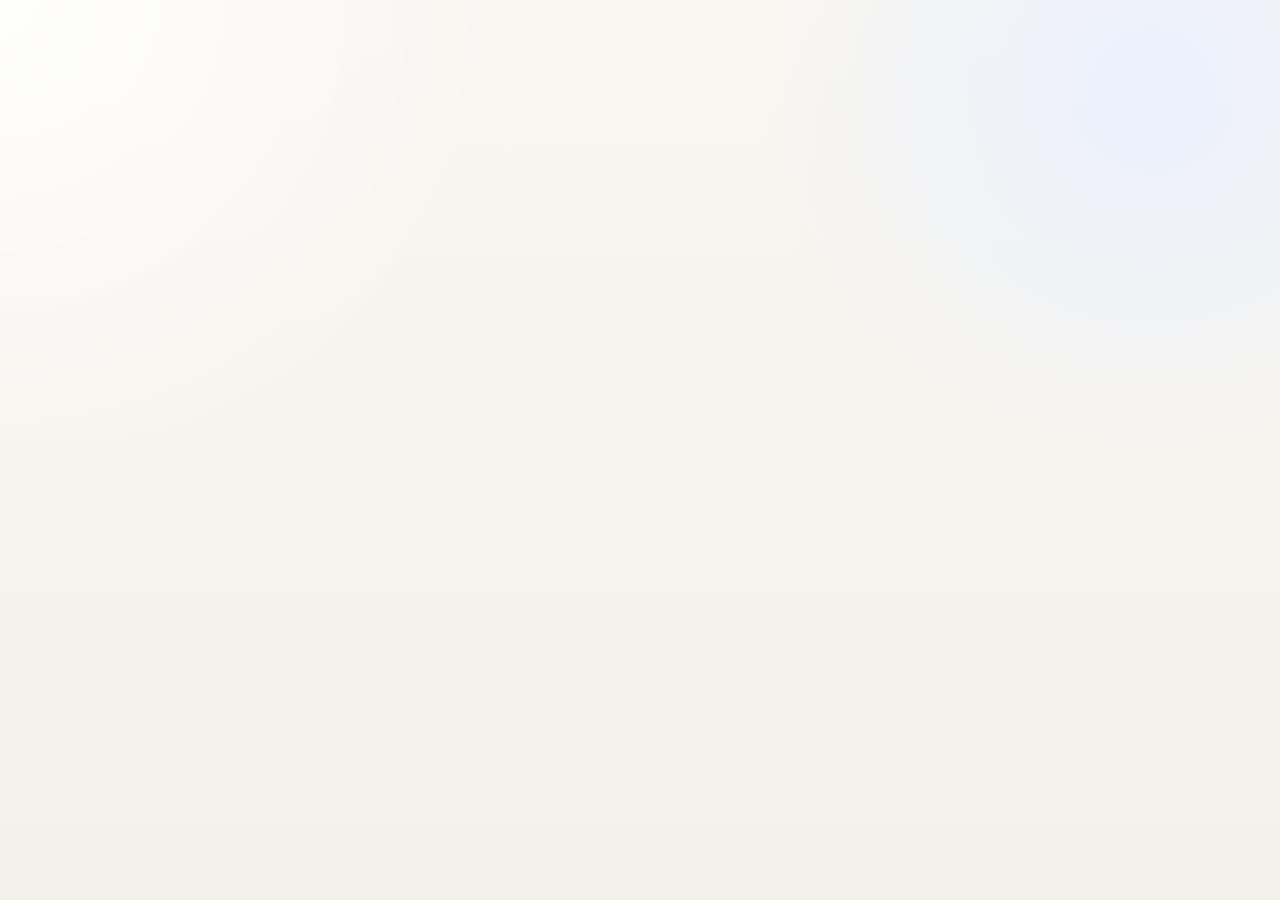
==== commit 53fde41e: "update: v2" ====
--- a/assignments.html
+++ b/assignments.html
@@ -1,641 +1,20 @@
 <!DOCTYPE html>
 <html lang="en">
 <head>
-  <meta charset="UTF-8" />
-  <meta name="viewport" content="width=device-width, initial-scale=1.0" />
-  <title>Assignment Bank — UX Mastery</title>
-  <link rel="stylesheet" href="css/variables.css" />
-  <link rel="stylesheet" href="css/base.css" />
-  <link rel="stylesheet" href="css/components.css" />
-  <link rel="stylesheet" href="css/layout.css" />
-  <link rel="stylesheet" href="css/assignments.css" />
-  <link rel="preconnect" href="https://fonts.googleapis.com" />
-  <link rel="preconnect" href="https://fonts.gstatic.com" crossorigin />
-  <link href="https://fonts.googleapis.com/css2?family=Playfair+Display:ital,wght@0,400;0,700;1,400&family=Inter:wght@400;500;600;700&family=JetBrains+Mono:wght@400;700&display=swap" rel="stylesheet" />
+  <meta charset="UTF-8">
+  <meta name="viewport" content="width=device-width, initial-scale=1.0">
+  <title>Assignments | UX Mastery V2</title>
+  <link rel="preconnect" href="https://fonts.googleapis.com">
+  <link rel="preconnect" href="https://fonts.gstatic.com" crossorigin>
+  <link href="https://fonts.googleapis.com/css2?family=Playfair+Display:wght@700;800;900&family=Inter:wght@400;500;600;700&family=JetBrains+Mono:wght@400;600&display=swap" rel="stylesheet">
+  <link rel="stylesheet" href="css/variables.css">
+  <link rel="stylesheet" href="css/base.css">
+  <link rel="stylesheet" href="css/components.css">
+  <link rel="stylesheet" href="css/layout.css">
+  <link rel="stylesheet" href="css/assignments.css">
 </head>
 <body>
-
-<!-- ═══════════════════════════════════════════════════
-     GLOBAL HEADER
-═══════════════════════════════════════════════════ -->
-<header class="site-header" id="site-header">
-  <div class="header-inner">
-    <a href="index.html" class="site-logo">UX MASTERY</a>
-
-    <nav class="site-nav" id="site-nav" aria-label="Main navigation">
-      <a href="index.html" class="nav-link">Dashboard</a>
-      <a href="week1.html" class="nav-link">Week 1</a>
-      <a href="week2.html" class="nav-link">Week 2</a>
-      <a href="week3.html" class="nav-link">Week 3</a>
-      <a href="week4.html" class="nav-link">Week 4</a>
-      <a href="assignments.html" class="nav-link active">Assignments</a>
-      <a href="references.html" class="nav-link">Reference</a>
-    </nav>
-
-    <div class="header-progress">
-      <span class="progress-pill" id="progress-pill">Day 1 of 30</span>
-      <div class="week-dots" id="week-dots" aria-label="Week completion">
-        <span class="week-dot" data-week="1" title="Week 1"></span>
-        <span class="week-dot" data-week="2" title="Week 2"></span>
-        <span class="week-dot" data-week="3" title="Week 3"></span>
-        <span class="week-dot" data-week="4" title="Week 4"></span>
-      </div>
-    </div>
-
-    <button class="hamburger" id="hamburger" aria-label="Open navigation menu" aria-expanded="false" aria-controls="mobile-drawer">
-      <span></span><span></span><span></span>
-    </button>
-  </div>
-</header>
-
-<div class="mobile-drawer" id="mobile-drawer" aria-hidden="true">
-  <button class="drawer-close" id="drawer-close" aria-label="Close navigation">✕</button>
-  <nav aria-label="Mobile navigation">
-    <a href="index.html" class="drawer-link">Dashboard</a>
-    <a href="week1.html" class="drawer-link">Week 1: Human-First Foundation</a>
-    <a href="week2.html" class="drawer-link">Week 2: Problem Finding &amp; Audit</a>
-    <a href="week3.html" class="drawer-link">Week 3: Research &amp; Scale</a>
-    <a href="week4.html" class="drawer-link">Week 4: Communication &amp; Portfolio</a>
-    <a href="assignments.html" class="drawer-link active">Assignment Bank</a>
-    <a href="references.html" class="drawer-link">Quick Reference</a>
-  </nav>
-</div>
-<div class="drawer-overlay" id="drawer-overlay"></div>
-
-<!-- ═══════════════════════════════════════════════════
-     PAGE HERO
-═══════════════════════════════════════════════════ -->
-<section class="page-hero assignments-hero">
-  <div class="container">
-    <h1 class="page-hero-title">Assignment Bank</h1>
-    <p class="page-hero-subtitle">26 assignments across 4 weeks — track your progress</p>
-
-    <!-- Summary Stats -->
-    <div class="assignments-summary-bar">
-      <div class="summary-stat">
-        <span class="summary-num" id="stat-assign-completed">0</span>
-        <span class="summary-label">of 26 completed</span>
-      </div>
-      <div class="summary-stat">
-        <span class="summary-num summary-short" id="stat-short-completed">0</span>
-        <span class="summary-label">of 10 Short</span>
-      </div>
-      <div class="summary-stat">
-        <span class="summary-num summary-medium" id="stat-medium-completed">0</span>
-        <span class="summary-label">of 10 Medium</span>
-      </div>
-      <div class="summary-stat">
-        <span class="summary-num summary-high" id="stat-high-completed">0</span>
-        <span class="summary-label">of 6 High</span>
-      </div>
-    </div>
-  </div>
-</section>
-
-<!-- ═══════════════════════════════════════════════════
-     FILTER BAR
-═══════════════════════════════════════════════════ -->
-<div class="filter-bar-wrapper">
-  <div class="container">
-    <div class="filter-bar" role="toolbar" aria-label="Filter assignments">
-
-      <div class="filter-group" role="group" aria-label="Filter by difficulty">
-        <span class="filter-group-label">Difficulty</span>
-        <button class="filter-btn active" data-filter-group="difficulty" data-filter-value="all">All</button>
-        <button class="filter-btn" data-filter-group="difficulty" data-filter-value="short">Short</button>
-        <button class="filter-btn" data-filter-group="difficulty" data-filter-value="medium">Medium</button>
-        <button class="filter-btn" data-filter-group="difficulty" data-filter-value="high">High</button>
-      </div>
-
-      <div class="filter-divider" aria-hidden="true"></div>
-
-      <div class="filter-group" role="group" aria-label="Filter by week">
-        <span class="filter-group-label">Week</span>
-        <button class="filter-btn active" data-filter-group="week" data-filter-value="all">All</button>
-        <button class="filter-btn" data-filter-group="week" data-filter-value="1">Week 1</button>
-        <button class="filter-btn" data-filter-group="week" data-filter-value="2">Week 2</button>
-        <button class="filter-btn" data-filter-group="week" data-filter-value="3">Week 3</button>
-        <button class="filter-btn" data-filter-group="week" data-filter-value="4">Week 4</button>
-      </div>
-
-      <div class="filter-divider" aria-hidden="true"></div>
-
-      <div class="filter-group" role="group" aria-label="Filter by status">
-        <span class="filter-group-label">Status</span>
-        <button class="filter-btn active" data-filter-group="status" data-filter-value="all">All</button>
-        <button class="filter-btn" data-filter-group="status" data-filter-value="completed">Done</button>
-        <button class="filter-btn" data-filter-group="status" data-filter-value="pending">Pending</button>
-      </div>
-
-    </div>
-  </div>
-</div>
-
-<!-- ═══════════════════════════════════════════════════
-     ASSIGNMENT GRID
-═══════════════════════════════════════════════════ -->
-<main class="container assignments-main" id="main-content">
-
-  <!-- ─── SHORT ASSIGNMENTS ─── -->
-  <section class="assignment-section" id="section-short" data-section-difficulty="short">
-    <h2 class="section-heading">
-      <span class="section-heading-badge badge-short">SHORT</span>
-      Short Assignments
-      <span class="section-heading-sub">1–3 hours each</span>
-    </h2>
-    <div class="assignment-grid">
-
-      <div class="assignment-card" data-assignment-id="short-1" data-difficulty="short" data-week="1">
-        <div class="assignment-card-header">
-          <label class="assignment-check-label">
-            <input type="checkbox" class="assignment-checkbox" data-assignment-id="short-1" aria-label="Mark Journey Story complete" />
-            <span class="assignment-check-box"></span>
-          </label>
-          <div class="assignment-card-title">Journey Story</div>
-          <span class="badge badge-short">SHORT</span>
-        </div>
-        <p class="assignment-card-desc">Write the full user journey of any app as a story with emotions — not a numbered list of actions, but a narrative with emotional beats at every transition.</p>
-        <div class="assignment-card-footer">
-          <a href="week1.html#day-1" class="assignment-day-link">Day 1</a>
-          <span class="assignment-week-tag week1-tag">Week 1</span>
-        </div>
-      </div>
-
-      <div class="assignment-card" data-assignment-id="short-2" data-difficulty="short" data-week="1">
-        <div class="assignment-card-header">
-          <label class="assignment-check-label">
-            <input type="checkbox" class="assignment-checkbox" data-assignment-id="short-2" aria-label="Mark Notification Brief complete" />
-            <span class="assignment-check-box"></span>
-          </label>
-          <div class="assignment-card-title">The Notification Brief</div>
-          <span class="badge badge-short">SHORT</span>
-        </div>
-        <p class="assignment-card-desc">Respond to a PM's vague brief ("add a notification feature") using the business language framework. Turn ambiguity into a clear scope with metric targets.</p>
-        <div class="assignment-card-footer">
-          <a href="week1.html#day-2" class="assignment-day-link">Day 2</a>
-          <span class="assignment-week-tag week1-tag">Week 1</span>
-        </div>
-      </div>
-
-      <div class="assignment-card" data-assignment-id="short-3" data-difficulty="short" data-week="1">
-        <div class="assignment-card-header">
-          <label class="assignment-check-label">
-            <input type="checkbox" class="assignment-checkbox" data-assignment-id="short-3" aria-label="Mark Metric Paragraphs complete" />
-            <span class="assignment-check-box"></span>
-          </label>
-          <div class="assignment-card-title">Metric Paragraphs</div>
-          <span class="badge badge-short">SHORT</span>
-        </div>
-        <p class="assignment-card-desc">Write how 3 specific design decisions in your ESOP project affect business metrics — using the "I chose X because Y, supported by Z, which should move metric M" structure.</p>
-        <div class="assignment-card-footer">
-          <a href="week1.html#day-3" class="assignment-day-link">Day 3</a>
-          <span class="assignment-week-tag week1-tag">Week 1</span>
-        </div>
-      </div>
-
-      <div class="assignment-card" data-assignment-id="short-7" data-difficulty="short" data-week="3">
-        <div class="assignment-card-header">
-          <label class="assignment-check-label">
-            <input type="checkbox" class="assignment-checkbox" data-assignment-id="short-7" aria-label="Mark 5-Second Test complete" />
-            <span class="assignment-check-box"></span>
-          </label>
-          <div class="assignment-card-title">5-Second Test</div>
-          <span class="badge badge-short">SHORT</span>
-        </div>
-        <p class="assignment-card-desc">Test one screen with 3 people — 5 seconds of exposure, then ask what they remember. Synthesize the results: what communicated clearly, what didn't, and what you would change.</p>
-        <div class="assignment-card-footer">
-          <a href="week3.html#day-15" class="assignment-day-link">Day 15</a>
-          <span class="assignment-week-tag week3-tag">Week 3</span>
-        </div>
-      </div>
-
-      <div class="assignment-card" data-assignment-id="short-8" data-difficulty="short" data-week="3">
-        <div class="assignment-card-header">
-          <label class="assignment-check-label">
-            <input type="checkbox" class="assignment-checkbox" data-assignment-id="short-8" aria-label="Mark Business Language Cheat Sheet complete" />
-            <span class="assignment-check-box"></span>
-          </label>
-          <div class="assignment-card-title">Business Language Cheat Sheet</div>
-          <span class="badge badge-short">SHORT</span>
-        </div>
-        <p class="assignment-card-desc">10 design phrases translated into business language. For each, write the designer version and the PM/exec version — showing the same insight in the language that gets budget approved.</p>
-        <div class="assignment-card-footer">
-          <a href="week3.html#day-17" class="assignment-day-link">Day 17</a>
-          <span class="assignment-week-tag week3-tag">Week 3</span>
-        </div>
-      </div>
-
-      <div class="assignment-card" data-assignment-id="short-10" data-difficulty="short" data-week="4">
-        <div class="assignment-card-header">
-          <label class="assignment-check-label">
-            <input type="checkbox" class="assignment-checkbox" data-assignment-id="short-10" aria-label="Mark Micro Case Study complete" />
-            <span class="assignment-check-box"></span>
-          </label>
-          <div class="assignment-card-title">Micro Case Study</div>
-          <span class="badge badge-short">SHORT</span>
-        </div>
-        <p class="assignment-card-desc">One decision story from your ESOP project in 150 words — with a hook that stops the scroll, what you chose NOT to do and why, and the expected outcome or lesson.</p>
-        <div class="assignment-card-footer">
-          <a href="week4.html#day-22" class="assignment-day-link">Day 22</a>
-          <span class="assignment-week-tag week4-tag">Week 4</span>
-        </div>
-      </div>
-
-      <div class="assignment-card" data-assignment-id="short-11" data-difficulty="short" data-week="4">
-        <div class="assignment-card-header">
-          <label class="assignment-check-label">
-            <input type="checkbox" class="assignment-checkbox" data-assignment-id="short-11" aria-label="Mark Scan Layer Build complete" />
-            <span class="assignment-check-box"></span>
-          </label>
-          <div class="assignment-card-title">Scan Layer Build</div>
-          <span class="badge badge-short">SHORT</span>
-        </div>
-        <p class="assignment-card-desc">Build the 10-second scan layer for your ESOP project: outcome-focused title, 2-sentence summary, one compelling visual hook, and one data point that makes the work feel real.</p>
-        <div class="assignment-card-footer">
-          <a href="week4.html#day-24" class="assignment-day-link">Day 24</a>
-          <span class="assignment-week-tag week4-tag">Week 4</span>
-        </div>
-      </div>
-
-      <div class="assignment-card" data-assignment-id="short-12" data-difficulty="short" data-week="4">
-        <div class="assignment-card-header">
-          <label class="assignment-check-label">
-            <input type="checkbox" class="assignment-checkbox" data-assignment-id="short-12" aria-label="Mark Pushback Response complete" />
-            <span class="assignment-check-box"></span>
-          </label>
-          <div class="assignment-card-title">Pushback Response</div>
-          <span class="badge badge-short">SHORT</span>
-        </div>
-        <p class="assignment-card-desc">Write the full verbal response to a CTO's concern about your ESOP redesign looking "too different." Use the pushback formula: respect + evidence + forward path + specific next step.</p>
-        <div class="assignment-card-footer">
-          <a href="week4.html#day-25" class="assignment-day-link">Day 25</a>
-          <span class="assignment-week-tag week4-tag">Week 4</span>
-        </div>
-      </div>
-
-      <div class="assignment-card" data-assignment-id="short-13" data-difficulty="short" data-week="4">
-        <div class="assignment-card-header">
-          <label class="assignment-check-label">
-            <input type="checkbox" class="assignment-checkbox" data-assignment-id="short-13" aria-label="Mark LinkedIn Post complete" />
-            <span class="assignment-check-box"></span>
-          </label>
-          <div class="assignment-card-title">LinkedIn Post</div>
-          <span class="badge badge-short">SHORT</span>
-        </div>
-        <p class="assignment-card-desc">One complete micro case study LinkedIn post, ready to publish. Hook line that creates curiosity, 200–250 word decision story, closing question. Must not open with "I am a UX designer."</p>
-        <div class="assignment-card-footer">
-          <a href="week4.html#day-27" class="assignment-day-link">Day 27</a>
-          <span class="assignment-week-tag week4-tag">Week 4</span>
-        </div>
-      </div>
-
-      <!-- Placeholder for Lean Research Plan — tracked inline on week3.html Day 15 -->
-      <div class="assignment-card" data-assignment-id="short-7b" data-difficulty="short" data-week="3">
-        <div class="assignment-card-header">
-          <label class="assignment-check-label">
-            <input type="checkbox" class="assignment-checkbox" data-assignment-id="short-7b" aria-label="Mark Lean Research Plan complete" />
-            <span class="assignment-check-box"></span>
-          </label>
-          <div class="assignment-card-title">Lean Research Plan</div>
-          <span class="badge badge-short">SHORT</span>
-        </div>
-        <p class="assignment-card-desc">Design a 3-day research sprint for the ESOP project using the 5 lean research methods — specify the method, participant count, script, and how you'll analyse the findings.</p>
-        <div class="assignment-card-footer">
-          <a href="week3.html#day-15" class="assignment-day-link">Day 15</a>
-          <span class="assignment-week-tag week3-tag">Week 3</span>
-        </div>
-      </div>
-
-    </div>
-  </section>
-
-  <!-- ─── MEDIUM ASSIGNMENTS ─── -->
-  <section class="assignment-section" id="section-medium" data-section-difficulty="medium">
-    <h2 class="section-heading">
-      <span class="section-heading-badge badge-medium">MEDIUM</span>
-      Medium Assignments
-      <span class="section-heading-sub">4–6 hours each</span>
-    </h2>
-    <div class="assignment-grid">
-
-      <div class="assignment-card" data-assignment-id="medium-1" data-difficulty="medium" data-week="1">
-        <div class="assignment-card-header">
-          <label class="assignment-check-label">
-            <input type="checkbox" class="assignment-checkbox" data-assignment-id="medium-1" aria-label="Mark Dual User Emotion Map complete" />
-            <span class="assignment-check-box"></span>
-          </label>
-          <div class="assignment-card-title">Dual User Emotion Map</div>
-          <span class="badge badge-medium">MEDIUM</span>
-        </div>
-        <p class="assignment-card-desc">Map two different users through the same product flow, identifying their emotional state at each step. Find the divergence point — where they have the same action but completely different feelings.</p>
-        <div class="assignment-card-footer">
-          <a href="week1.html#day-4" class="assignment-day-link">Day 4</a>
-          <span class="assignment-week-tag week1-tag">Week 1</span>
-        </div>
-      </div>
-
-      <div class="assignment-card" data-assignment-id="medium-2" data-difficulty="medium" data-week="1">
-        <div class="assignment-card-header">
-          <label class="assignment-check-label">
-            <input type="checkbox" class="assignment-checkbox" data-assignment-id="medium-2" aria-label="Mark PM Brief Sprint Plan complete" />
-            <span class="assignment-check-box"></span>
-          </label>
-          <div class="assignment-card-title">PM Brief Sprint Plan</div>
-          <span class="badge badge-medium">MEDIUM</span>
-        </div>
-        <p class="assignment-card-desc">Build a full 2-day sprint plan for a specific PM request — with scoping questions, timeline, deliverables, and what you'll skip. Show how scale determines process depth.</p>
-        <div class="assignment-card-footer">
-          <a href="week1.html#day-6" class="assignment-day-link">Day 6</a>
-          <span class="assignment-week-tag week1-tag">Week 1</span>
-        </div>
-      </div>
-
-      <div class="assignment-card" data-assignment-id="medium-3" data-difficulty="medium" data-week="2">
-        <div class="assignment-card-header">
-          <label class="assignment-check-label">
-            <input type="checkbox" class="assignment-checkbox" data-assignment-id="medium-3" aria-label="Mark Root Cause Analysis complete" />
-            <span class="assignment-check-box"></span>
-          </label>
-          <div class="assignment-card-title">Root Cause Analysis</div>
-          <span class="badge badge-medium">MEDIUM</span>
-        </div>
-        <p class="assignment-card-desc">Apply the 3-why technique to 3 past design decisions you've made. For each, trace from the surface symptom to the actual root cause — then identify how the design should have been different.</p>
-        <div class="assignment-card-footer">
-          <a href="week2.html#day-9" class="assignment-day-link">Day 9</a>
-          <span class="assignment-week-tag week2-tag">Week 2</span>
-        </div>
-      </div>
-
-      <div class="assignment-card" data-assignment-id="medium-4" data-difficulty="medium" data-week="2">
-        <div class="assignment-card-header">
-          <label class="assignment-check-label">
-            <input type="checkbox" class="assignment-checkbox" data-assignment-id="medium-4" aria-label="Mark Emotion-First Ideation complete" />
-            <span class="assignment-check-box"></span>
-          </label>
-          <div class="assignment-card-title">Emotion-First Ideation</div>
-          <span class="badge badge-medium">MEDIUM</span>
-        </div>
-        <p class="assignment-card-desc">Generate 12 ideas across one product flow — 2 ideas per emotion (frustration, anxiety, confusion, relief, delight, trust). Ideas must directly address the emotion, not just improve the screen.</p>
-        <div class="assignment-card-footer">
-          <a href="week2.html#day-10" class="assignment-day-link">Day 10</a>
-          <span class="assignment-week-tag week2-tag">Week 2</span>
-        </div>
-      </div>
-
-      <div class="assignment-card" data-assignment-id="medium-5" data-difficulty="medium" data-week="2">
-        <div class="assignment-card-header">
-          <label class="assignment-check-label">
-            <input type="checkbox" class="assignment-checkbox" data-assignment-id="medium-5" aria-label="Mark Diverge and Converge complete" />
-            <span class="assignment-check-box"></span>
-          </label>
-          <div class="assignment-card-title">Diverge and Converge</div>
-          <span class="badge badge-medium">MEDIUM</span>
-        </div>
-        <p class="assignment-card-desc">Generate 12 structural ideas for one ESOP flow. Apply 3 real constraints (timeline, engineering limits, user research). Converge to 2 strongest ideas with documented rationale for each cut.</p>
-        <div class="assignment-card-footer">
-          <a href="week2.html#day-11" class="assignment-day-link">Day 11</a>
-          <span class="assignment-week-tag week2-tag">Week 2</span>
-        </div>
-      </div>
-
-      <div class="assignment-card" data-assignment-id="medium-6" data-difficulty="medium" data-week="2">
-        <div class="assignment-card-header">
-          <label class="assignment-check-label">
-            <input type="checkbox" class="assignment-checkbox" data-assignment-id="medium-6" aria-label="Mark Story-First IA complete" />
-            <span class="assignment-check-box"></span>
-          </label>
-          <div class="assignment-card-title">Story-First IA</div>
-          <span class="badge badge-medium">MEDIUM</span>
-        </div>
-        <p class="assignment-card-desc">Write the complete narrative of a user's grant management journey. Then derive the information architecture from the story — not from a feature list. Show how the story determines navigation structure.</p>
-        <div class="assignment-card-footer">
-          <a href="week2.html#day-13" class="assignment-day-link">Day 13</a>
-          <span class="assignment-week-tag week2-tag">Week 2</span>
-        </div>
-      </div>
-
-      <div class="assignment-card" data-assignment-id="medium-7" data-difficulty="medium" data-week="3">
-        <div class="assignment-card-header">
-          <label class="assignment-check-label">
-            <input type="checkbox" class="assignment-checkbox" data-assignment-id="medium-7" aria-label="Mark Lean Research Sprint Design complete" />
-            <span class="assignment-check-box"></span>
-          </label>
-          <div class="assignment-card-title">Lean Research Sprint Design</div>
-          <span class="badge badge-medium">MEDIUM</span>
-        </div>
-        <p class="assignment-card-desc">Design a complete research plan with right/wrong validation criteria — including participant recruitment strategy, test script, and the specific signal that would prove your hypothesis false.</p>
-        <div class="assignment-card-footer">
-          <a href="week3.html#day-16" class="assignment-day-link">Day 16</a>
-          <span class="assignment-week-tag week3-tag">Week 3</span>
-        </div>
-      </div>
-
-      <div class="assignment-card" data-assignment-id="medium-8" data-difficulty="medium" data-week="3">
-        <div class="assignment-card-header">
-          <label class="assignment-check-label">
-            <input type="checkbox" class="assignment-checkbox" data-assignment-id="medium-8" aria-label="Mark Rationale Formula Practice complete" />
-            <span class="assignment-check-box"></span>
-          </label>
-          <div class="assignment-card-title">Rationale Formula Practice</div>
-          <span class="badge badge-medium">MEDIUM</span>
-        </div>
-        <p class="assignment-card-desc">Write 5 design decisions with the full rationale formula: I chose X because [user need], supported by [evidence]. The alternative was Y, but [trade-off]. The expected outcome is [metric impact].</p>
-        <div class="assignment-card-footer">
-          <a href="week3.html#day-18" class="assignment-day-link">Day 18</a>
-          <span class="assignment-week-tag week3-tag">Week 3</span>
-        </div>
-      </div>
-
-      <div class="assignment-card" data-assignment-id="medium-9" data-difficulty="medium" data-week="3">
-        <div class="assignment-card-header">
-          <label class="assignment-check-label">
-            <input type="checkbox" class="assignment-checkbox" data-assignment-id="medium-9" aria-label="Mark Scale Planning complete" />
-            <span class="assignment-check-box"></span>
-          </label>
-          <div class="assignment-card-title">Scale Planning — 4 Scales</div>
-          <span class="badge badge-medium">MEDIUM</span>
-        </div>
-        <p class="assignment-card-desc">Take one feature brief and plan it at 4 different time scales: 1-day sprint, 1-week sprint, 1-month project, 2-3 month project. Show what you include and skip at each scale, and why.</p>
-        <div class="assignment-card-footer">
-          <a href="week3.html#day-19" class="assignment-day-link">Day 19</a>
-          <span class="assignment-week-tag week3-tag">Week 3</span>
-        </div>
-      </div>
-
-      <div class="assignment-card" data-assignment-id="medium-10" data-difficulty="medium" data-week="4">
-        <div class="assignment-card-header">
-          <label class="assignment-check-label">
-            <input type="checkbox" class="assignment-checkbox" data-assignment-id="medium-10" aria-label="Mark Decision Story Rewrite complete" />
-            <span class="assignment-check-box"></span>
-          </label>
-          <div class="assignment-card-title">Decision Story Rewrite</div>
-          <span class="badge badge-medium">MEDIUM</span>
-        </div>
-        <p class="assignment-card-desc">Rewrite the opening section of your ESOP case study in decision story format. Remove all process language. Replace with 3 decision stories. Test: can someone understand the project, hard parts, and your thinking without prior context?</p>
-        <div class="assignment-card-footer">
-          <a href="week4.html#day-23" class="assignment-day-link">Day 23</a>
-          <span class="assignment-week-tag week4-tag">Week 4</span>
-        </div>
-      </div>
-
-      <div class="assignment-card" data-assignment-id="medium-11" data-difficulty="medium" data-week="4">
-        <div class="assignment-card-header">
-          <label class="assignment-check-label">
-            <input type="checkbox" class="assignment-checkbox" data-assignment-id="medium-11" aria-label="Mark Verbal Case Study Script complete" />
-            <span class="assignment-check-box"></span>
-          </label>
-          <div class="assignment-card-title">Verbal Case Study Script</div>
-          <span class="badge badge-medium">MEDIUM</span>
-        </div>
-        <p class="assignment-card-desc">Write all three versions of your verbal case study: 60-second (hook + one decision + outcome), 5-minute (add 2 decisions + reflection), and what you'd add at 15 minutes. Each version builds — it doesn't repeat.</p>
-        <div class="assignment-card-footer">
-          <a href="week4.html#day-26" class="assignment-day-link">Day 26</a>
-          <span class="assignment-week-tag week4-tag">Week 4</span>
-        </div>
-      </div>
-
-    </div>
-  </section>
-
-  <!-- ─── HIGH ASSIGNMENTS ─── -->
-  <section class="assignment-section" id="section-high" data-section-difficulty="high">
-    <h2 class="section-heading">
-      <span class="section-heading-badge badge-high">HIGH</span>
-      High Assignments
-      <span class="section-heading-sub">Full day or multi-session</span>
-    </h2>
-    <div class="assignment-grid">
-
-      <div class="assignment-card" data-assignment-id="high-1" data-difficulty="high" data-week="1">
-        <div class="assignment-card-header">
-          <label class="assignment-check-label">
-            <input type="checkbox" class="assignment-checkbox" data-assignment-id="high-1" aria-label="Mark Week 1 Integration complete" />
-            <span class="assignment-check-box"></span>
-          </label>
-          <div class="assignment-card-title">Week 1 Integration</div>
-          <span class="badge badge-high">HIGH</span>
-        </div>
-        <p class="assignment-card-desc">ESOP case study rewritten using the journey + emotion + metric + rationale framework. The opening 500 words of your case study, now written as a design professional would write it — with decisions, not descriptions.</p>
-        <div class="assignment-card-footer">
-          <a href="week1.html#day-7" class="assignment-day-link">Day 7</a>
-          <span class="assignment-week-tag week1-tag">Week 1</span>
-        </div>
-      </div>
-
-      <div class="assignment-card" data-assignment-id="high-2" data-difficulty="high" data-week="2">
-        <div class="assignment-card-header">
-          <label class="assignment-check-label">
-            <input type="checkbox" class="assignment-checkbox" data-assignment-id="high-2" aria-label="Mark Week 2 Integration complete" />
-            <span class="assignment-check-box"></span>
-          </label>
-          <div class="assignment-card-title">Week 2 Integration</div>
-          <span class="badge badge-high">HIGH</span>
-        </div>
-        <p class="assignment-card-desc">Full 3-layer product audit of any live product — 5 findings across all 3 layers, each prioritized by business impact and connected to a specific metric that the finding is affecting.</p>
-        <div class="assignment-card-footer">
-          <a href="week2.html#day-14" class="assignment-day-link">Day 14</a>
-          <span class="assignment-week-tag week2-tag">Week 2</span>
-        </div>
-      </div>
-
-      <div class="assignment-card" data-assignment-id="high-3" data-difficulty="high" data-week="3">
-        <div class="assignment-card-header">
-          <label class="assignment-check-label">
-            <input type="checkbox" class="assignment-checkbox" data-assignment-id="high-3" aria-label="Mark Week 3 Integration complete" />
-            <span class="assignment-check-box"></span>
-          </label>
-          <div class="assignment-card-title">Week 3 Integration</div>
-          <span class="badge badge-high">HIGH</span>
-        </div>
-        <p class="assignment-card-desc">Prepare and record a 10-minute stakeholder presentation for your ESOP project with full script — business problem, user journey, 3 design decisions, success metrics, next version. Write your Q&amp;A prep for 5 hard questions.</p>
-        <div class="assignment-card-footer">
-          <a href="week3.html#day-21" class="assignment-day-link">Day 21</a>
-          <span class="assignment-week-tag week3-tag">Week 3</span>
-        </div>
-      </div>
-
-      <div class="assignment-card" data-assignment-id="high-4" data-difficulty="high" data-week="4">
-        <div class="assignment-card-header">
-          <label class="assignment-check-label">
-            <input type="checkbox" class="assignment-checkbox" data-assignment-id="high-4" aria-label="Mark Mock Scan Test complete" />
-            <span class="assignment-check-box"></span>
-          </label>
-          <div class="assignment-card-title">Mock Scan Test + Changes</div>
-          <span class="badge badge-high">HIGH</span>
-        </div>
-        <p class="assignment-card-desc">Real scan test with 2 people (60 seconds each), exact answers documented, 5 specific changes identified, minimum 2 changes made today. Plus a 5-minute phone screen simulation written in conversational format.</p>
-        <div class="assignment-card-footer">
-          <a href="week4.html#day-28" class="assignment-day-link">Day 28</a>
-          <span class="assignment-week-tag week4-tag">Week 4</span>
-        </div>
-      </div>
-
-      <div class="assignment-card" data-assignment-id="high-5" data-difficulty="high" data-week="4">
-        <div class="assignment-card-header">
-          <label class="assignment-check-label">
-            <input type="checkbox" class="assignment-checkbox" data-assignment-id="high-5" aria-label="Mark 25-Question Bank complete" />
-            <span class="assignment-check-box"></span>
-          </label>
-          <div class="assignment-card-title">25-Question Question Bank</div>
-          <span class="badge badge-high">HIGH</span>
-        </div>
-        <p class="assignment-card-desc">25 hard recruiter questions for your ESOP project with full honest answers. Then pick the 5 hardest — write 2–3 paragraph conversational answers for each, written as if you're speaking, not reporting.</p>
-        <div class="assignment-card-footer">
-          <a href="week4.html#day-29" class="assignment-day-link">Day 29</a>
-          <span class="assignment-week-tag week4-tag">Week 4</span>
-        </div>
-      </div>
-
-      <div class="assignment-card" data-assignment-id="high-6" data-difficulty="high" data-week="4">
-        <div class="assignment-card-header">
-          <label class="assignment-check-label">
-            <input type="checkbox" class="assignment-checkbox" data-assignment-id="high-6" aria-label="Mark Final Video complete" />
-            <span class="assignment-check-box"></span>
-          </label>
-          <div class="assignment-card-title">Final 10-Minute Video</div>
-          <span class="badge badge-high">HIGH</span>
-        </div>
-        <p class="assignment-card-desc">Record a submission-ready 10-minute verbal case study walkthrough of your ESOP project. Watch it back. Self-rate on: did you start with the problem? Use specific numbers? Explain decisions, not describe screens?</p>
-        <div class="assignment-card-footer">
-          <a href="week4.html#day-30" class="assignment-day-link">Day 30</a>
-          <span class="assignment-week-tag week4-tag">Week 4</span>
-        </div>
-      </div>
-
-    </div>
-  </section>
-
-  <!-- Empty state (shown when all cards filtered out) -->
-  <div class="assignments-empty" id="assignments-empty" hidden>
-    <div class="empty-icon">📋</div>
-    <p>No assignments match your current filters.</p>
-    <button class="btn-secondary" id="reset-filters-btn">Reset filters</button>
-  </div>
-
-</main>
-
-<!-- ═══════════════════════════════════════════════════
-     FOOTER
-═══════════════════════════════════════════════════ -->
-<footer class="site-footer">
-  <div class="container footer-inner">
-    <div class="footer-brand">
-      <span class="footer-logo">UX MASTERY</span>
-      <p class="footer-tagline">Built from UX Anudeep's frameworks. 300 hours. 1 goal.</p>
-    </div>
-    <nav class="footer-nav" aria-label="Footer navigation">
-      <a href="index.html">Dashboard</a>
-      <a href="week1.html">Week 1</a>
-      <a href="week2.html">Week 2</a>
-      <a href="week3.html">Week 3</a>
-      <a href="week4.html">Week 4</a>
-      <a href="assignments.html">Assignments</a>
-      <a href="references.html">Reference</a>
-    </nav>
-    <p class="footer-credit">This plan was built from the combined frameworks of UX Anudeep's channel, the UX Sensei teaching system, and real-world product company practices.</p>
-  </div>
-</footer>
-
-<script type="module" src="js/main.js"></script>
+  <div id="app-root"></div>
+  <script type="module" src="js/main.js"></script>
 </body>
 </html>
--- a/css/variables.css
+++ b/css/variables.css
@@ -29,6 +29,10 @@
   --week2-color: #75c4ab;
   --week3-color: #8da0ff;
   --week4-color: #b39af9;
+  --week5-color: #f472b6;
+  --week6-color: #22d3ee;
+  --week7-color: #fbbf24;
+  --week8-color: #34d399;
 
   --color-success: #75c4ab;
   --color-warning: #f0c75e;
--- a/css/base.css
+++ b/css/base.css
@@ -176,6 +176,22 @@
   display: block;
 }
 
+canvas,
+svg,
+video,
+iframe,
+embed,
+object {
+  display: block;
+  max-width: 100%;
+}
+
+canvas,
+svg,
+video {
+  height: auto;
+}
+
 .visually-hidden {
   position: absolute;
   width: 1px;
@@ -215,6 +231,10 @@
   font-size: clamp(1.45rem, 2vw, 1.9rem);
 }
 
+.study-tab-section h3 {
+  font-size: clamp(1.4rem, 1.9vw, 1.75rem);
+}
+
 .study-content h4,
 .study-content-wrapper h4 {
   margin: var(--space-5) 0 var(--space-2);
@@ -226,6 +246,7 @@
 
 .study-content p,
 .study-content-wrapper p,
+.study-tab-section p,
 .practice-content p,
 .assignment-content p {
   font-size: 1rem;
@@ -236,6 +257,8 @@
 .study-content ol,
 .study-content-wrapper ul,
 .study-content-wrapper ol,
+.study-tab-section ul,
+.study-tab-section ol,
 .practice-content ul,
 .practice-content ol,
 .assignment-content ul,
--- a/css/components.css
+++ b/css/components.css
@@ -98,7 +98,7 @@
 .day-check-label input {
   position: absolute;
   opacity: 0;
-  pointer-events: none;
+  inset: 0;
 }
 
 .checkbox-custom,
@@ -137,10 +137,26 @@
   border-color: var(--retro-blue);
 }
 
+.checkbox-wrapper input:checked + .checkbox-custom,
+.assignment-check-label input:checked + .assignment-check-box,
+.block-check-label input:checked + .block-check-box,
+.day-check-label input:checked + .day-check-box {
+  background: var(--retro-blue);
+  border-color: var(--retro-blue);
+}
+
 .checkbox-wrapper.checked .checkbox-custom::after,
 .assignment-check-label.checked .assignment-check-box::after,
 .block-check-label.checked .block-check-box::after,
 .day-check-label.checked .day-check-box::after {
+  border-right-color: #fff;
+  border-bottom-color: #fff;
+}
+
+.checkbox-wrapper input:checked + .checkbox-custom::after,
+.assignment-check-label input:checked + .assignment-check-box::after,
+.block-check-label input:checked + .block-check-box::after,
+.day-check-label input:checked + .day-check-box::after {
   border-right-color: #fff;
   border-bottom-color: #fff;
 }
@@ -306,16 +322,18 @@
 .practice-content,
 .assignment-content,
 .study-content-wrapper,
+.study-tab-stack,
 .study-content,
 .reflection-textarea-wrapper {
-  padding: 22px 22px 24px;
+  padding: 26px 26px 28px;
 }
 
 .block-big-idea > p,
 .block-study > .study-content-wrapper,
+.block-study > .study-tab-stack,
 .block-practice > .practice-content,
 .block-assignment > .assignment-content {
-  padding: 22px 22px 24px;
+  padding: 26px 26px 28px;
 }
 
 .block-big-idea .block-header,
@@ -575,29 +593,49 @@
 }
 
 .timer-widget.minimized {
-  width: 64px;
-  height: 64px;
+  width: 84px;
+  height: 84px;
   border-radius: 999px;
   padding: 0;
-}
-
-.timer-widget.minimized .timer-widget-header,
+  background: var(--gradient-button);
+  border: 0;
+  box-shadow: var(--shadow-glow-blue);
+  overflow: hidden;
+}
+
 .timer-widget.minimized .timer-widget-body,
-.timer-widget.minimized .timer-header,
 .timer-widget.minimized .timer-body,
 .timer-widget.minimized .timer-ring-wrap {
   display: none;
 }
 
-.timer-widget.minimized .timer-fab {
-  display: flex;
-  width: 64px;
-  height: 64px;
+.timer-widget.minimized .timer-widget-header,
+.timer-widget.minimized .timer-header {
+  display: flex;
+  width: 100%;
+  height: 100%;
   align-items: center;
   justify-content: center;
-  background: var(--gradient-button);
+  padding: 0;
   color: #fff;
-  border-radius: inherit;
+  border-bottom: 0;
+  cursor: pointer;
+}
+
+.timer-widget.minimized .timer-minimize-btn {
+  display: none;
+}
+
+.timer-widget.minimized .timer-widget-title,
+.timer-widget.minimized .timer-title,
+.timer-widget.minimized .timer-block-label,
+.timer-widget.minimized .timer-block-name {
+  font-size: 0.82rem;
+  font-weight: var(--font-semibold);
+  letter-spacing: 0;
+  text-transform: none;
+  color: #fff;
+  text-align: center;
 }
 
 .timer-fab,
@@ -623,15 +661,268 @@
 .progress-bar-fill--purple { background: var(--gradient-purple); }
 .progress-bar-fill--pink { background: var(--gradient-pink); }
 
+body.has-audio-reader {
+  padding-bottom: 124px;
+}
+
+.audio-reader-launch {
+  display: inline-flex;
+  align-items: center;
+  gap: 8px;
+  min-height: 44px;
+  padding: 0 16px;
+  border-radius: 999px;
+  border: var(--border-card);
+  background: rgba(255,255,255,0.78);
+  color: var(--text-primary);
+  box-shadow: var(--shadow-sm);
+  cursor: pointer;
+}
+
+.audio-reader-launch-icon {
+  display: inline-flex;
+  align-items: center;
+  justify-content: center;
+  width: 22px;
+  height: 22px;
+  border-radius: 999px;
+  background: var(--surface-blue);
+  color: var(--retro-blue);
+  font-size: 0.85rem;
+}
+
+.audio-reader-launch-label {
+  font-size: var(--text-sm);
+  font-weight: var(--font-semibold);
+}
+
+.audio-reader {
+  position: fixed;
+  left: 24px;
+  bottom: 24px;
+  width: min(360px, calc(100vw - 32px));
+  padding: 20px;
+  border-radius: 28px;
+  border: var(--border-card);
+  background: rgba(255,255,255,0.94);
+  box-shadow: var(--shadow-lg);
+  backdrop-filter: blur(18px);
+  z-index: calc(var(--z-overlay) + 1);
+  transform: translateY(calc(100% + 24px));
+  opacity: 0;
+  visibility: hidden;
+  transition: transform var(--transition-spring), opacity var(--transition-base), visibility var(--transition-base);
+}
+
+.audio-reader.open {
+  transform: translateY(0);
+  opacity: 1;
+  visibility: visible;
+}
+
+.audio-reader-top,
+.audio-reader-actions,
+.audio-reader-secondary,
+.audio-reader-controls {
+  display: flex;
+  align-items: center;
+}
+
+.audio-reader-top,
+.audio-reader-actions,
+.audio-reader-secondary {
+  justify-content: space-between;
+}
+
+.audio-reader-top {
+  gap: 16px;
+}
+
+.audio-reader-kicker {
+  font-size: 11px;
+  letter-spacing: 0.08em;
+  text-transform: uppercase;
+  color: var(--text-muted);
+}
+
+.audio-reader-title {
+  margin-top: 4px;
+  font-size: 1.35rem;
+}
+
+.audio-reader-status {
+  margin-top: 12px;
+  color: var(--text-secondary);
+  font-size: var(--text-sm);
+  line-height: 1.6;
+}
+
+.audio-reader-close {
+  width: 40px;
+  height: 40px;
+  border-radius: 14px;
+  border: var(--border-card);
+  background: #fff;
+  color: var(--text-secondary);
+  font-size: 1.4rem;
+  cursor: pointer;
+}
+
+.audio-reader-actions,
+.audio-reader-secondary {
+  gap: 10px;
+  margin-top: 16px;
+}
+
+.audio-reader-actions .btn,
+.audio-reader-secondary .btn {
+  flex: 1;
+}
+
+.audio-reader-secondary .btn {
+  min-height: 42px;
+}
+
+.audio-reader-controls {
+  gap: 12px;
+  margin-top: 18px;
+  align-items: flex-end;
+}
+
+.audio-reader-field {
+  flex: 1;
+  display: flex;
+  flex-direction: column;
+  gap: 6px;
+}
+
+.audio-reader-field span {
+  font-size: 11px;
+  font-weight: var(--font-semibold);
+  letter-spacing: 0.08em;
+  text-transform: uppercase;
+  color: var(--text-muted);
+}
+
+.audio-reader-field select {
+  width: 100%;
+  min-height: 44px;
+  padding: 0 14px;
+  border-radius: 16px;
+  border: var(--border-card);
+  background: var(--bg-surface);
+  color: var(--text-primary);
+  font: inherit;
+}
+
+.audio-selection-action {
+  position: absolute;
+  z-index: calc(var(--z-modal) + 1);
+  min-height: 40px;
+  padding: 0 16px;
+  border: 0;
+  border-radius: 999px;
+  background: var(--gradient-button);
+  color: #fff;
+  font-family: var(--font-body);
+  font-size: var(--text-sm);
+  font-weight: var(--font-semibold);
+  box-shadow: var(--shadow-glow-blue);
+  cursor: pointer;
+}
+
+.audio-reader-stop:disabled,
+.audio-reader-from-selection:disabled {
+  opacity: 0.45;
+  cursor: not-allowed;
+}
+
+.study-enhancement {
+  margin-top: 8px;
+}
+
+.study-enhancement-card {
+  margin-top: 24px;
+  padding: 22px 22px 24px;
+  border-radius: 24px;
+  background: linear-gradient(180deg, rgba(234, 240, 255, 0.55), rgba(255, 255, 255, 0.92));
+  border: 1px solid rgba(111, 131, 247, 0.18);
+  box-shadow: var(--shadow-sm);
+}
+
+.study-enhancement-kicker {
+  display: inline-flex;
+  align-items: center;
+  padding: 7px 12px;
+  border-radius: 999px;
+  background: rgba(111, 131, 247, 0.12);
+  color: var(--retro-blue);
+  font-size: 11px;
+  font-weight: var(--font-semibold);
+  letter-spacing: 0.08em;
+  text-transform: uppercase;
+}
+
+.study-enhancement-card h3 {
+  margin-top: 14px;
+}
+
+.study-enhancement-card h4 {
+  margin-top: 18px;
+}
+
+.study-enhancement-card ul {
+  margin-top: 12px;
+}
+
+.study-tab-stack {
+  display: flex;
+  flex-direction: column;
+  gap: 28px;
+}
+
+.study-tab-section {
+  display: flex;
+  flex-direction: column;
+  gap: 16px;
+}
+
+.study-tab-section + .study-tab-section {
+  padding-top: 28px;
+  border-top: 1px solid rgba(23, 23, 23, 0.08);
+}
+
+.study-tab-section > h3 {
+  margin: 0;
+  padding-bottom: 14px;
+  border-bottom: 1px solid rgba(23, 23, 23, 0.08);
+}
+
+.readiness-content,
+.assignment-content,
+.practice-content {
+  font-size: 0.98rem;
+}
+
 @media (max-width: 768px) {
   .accordion-header {
     padding: 22px 20px;
     align-items: flex-start;
+    flex-wrap: wrap;
+  }
+
+  .accordion-header-left,
+  .accordion-header-text,
+  .accordion-title-group {
+    width: 100%;
   }
 
   .accordion-header-right,
   .accordion-header-meta {
     gap: 10px;
+    margin-left: 0;
+    width: 100%;
+    justify-content: flex-start;
   }
 
   .accordion-body > *,
@@ -644,9 +935,10 @@
   .practice-content,
   .assignment-content,
   .study-content-wrapper,
+  .study-tab-stack,
   .study-content,
   .reflection-textarea-wrapper {
-    padding: 18px 18px 20px;
+    padding: 20px 20px 22px;
   }
 
   .reflection-prompt,
@@ -664,4 +956,249 @@
     bottom: 14px;
     width: min(296px, calc(100vw - 28px));
   }
-}
+
+  body.has-audio-reader {
+    padding-bottom: 96px;
+  }
+
+  .audio-reader-launch {
+    width: 40px;
+    min-width: 40px;
+    padding: 0;
+    justify-content: center;
+  }
+
+  .audio-reader-launch-label {
+    display: none;
+  }
+
+  .audio-reader {
+    left: 16px;
+    right: 16px;
+    bottom: auto;
+    top: calc(var(--header-height) + 12px);
+    width: auto;
+    padding: 18px;
+    border-radius: 24px;
+  }
+
+  .audio-reader-controls {
+    flex-direction: column;
+    align-items: stretch;
+  }
+
+  .audio-reader-actions,
+  .audio-reader-secondary {
+    flex-direction: column;
+  }
+
+  .audio-reader-actions .btn,
+  .audio-reader-secondary .btn,
+  .audio-reader-field {
+    width: 100%;
+  }
+
+  .study-enhancement-card {
+    padding: 18px 18px 20px;
+    border-radius: 20px;
+  }
+
+  .study-tab-stack {
+    gap: 22px;
+  }
+
+  .study-tab-section + .study-tab-section {
+    padding-top: 22px;
+  }
+}
+
+@media (max-width: 768px) and (min-width: 641px) {
+  body.has-audio-reader-timer .audio-reader {
+    top: calc(var(--header-height) + 12px);
+  }
+}
+
+.markdown-content h2,
+.markdown-content h3,
+.markdown-content h4 {
+  margin-top: 22px;
+}
+
+.markdown-content p,
+.markdown-content li,
+.system-card-body p,
+.system-card-body li {
+  line-height: 1.75;
+}
+
+.markdown-content ul,
+.markdown-content ol,
+.system-card-body ul,
+.system-card-body ol {
+  margin-top: 14px;
+  padding-left: 22px;
+}
+
+.markdown-content blockquote {
+  margin: 18px 0;
+  padding: 16px 18px;
+  border-left: 4px solid var(--retro-blue);
+  border-radius: 18px;
+  background: var(--surface-blue);
+}
+
+.markdown-table {
+  width: 100%;
+  border-collapse: collapse;
+  background: rgba(255,255,255,0.84);
+  border: var(--border-card);
+  border-radius: 22px;
+  overflow: hidden;
+}
+
+.markdown-table th,
+.markdown-table td {
+  padding: 14px 16px;
+  border-bottom: 1px solid rgba(23,23,23,0.06);
+  text-align: left;
+  vertical-align: top;
+}
+
+.markdown-table th {
+  background: rgba(255,255,255,0.92);
+  font-size: 12px;
+  letter-spacing: 0.06em;
+  text-transform: uppercase;
+  color: var(--text-muted);
+}
+
+.table-wrap {
+  overflow-x: auto;
+  border-radius: 22px;
+}
+
+.overview-grid,
+.verification-grid,
+.resource-grid,
+.week-meta-grid {
+  display: grid;
+  gap: 18px;
+}
+
+.overview-grid,
+.verification-grid,
+.resource-grid {
+  grid-template-columns: repeat(2, minmax(0, 1fr));
+}
+
+.week-meta-grid {
+  grid-template-columns: repeat(2, minmax(0, 1fr));
+  margin-top: 24px;
+}
+
+.overview-card,
+.verification-card,
+.resource-card,
+.week-meta-card {
+  background: rgba(255,255,255,0.84);
+  border: var(--border-card);
+  border-radius: 28px;
+  padding: 22px;
+  box-shadow: var(--shadow-sm);
+}
+
+.verification-card ul {
+  display: flex;
+  flex-direction: column;
+  gap: 12px;
+  margin-top: 16px;
+  padding-left: 0;
+  list-style: none;
+}
+
+.verification-card li {
+  display: grid;
+  grid-template-columns: 18px minmax(0, 1fr);
+  gap: 10px;
+}
+
+.markdown-panel {
+  padding: 26px;
+  border-radius: 28px;
+  background: rgba(255,255,255,0.84);
+  border: var(--border-card);
+  box-shadow: var(--shadow-sm);
+}
+
+.system-card {
+  padding: 18px;
+  border-radius: 22px;
+  border: var(--border-card);
+  background: rgba(255,255,255,0.92);
+}
+
+.system-card + .system-card {
+  margin-top: 14px;
+}
+
+.system-card-kicker {
+  display: inline-flex;
+  align-items: center;
+  padding: 6px 10px;
+  border-radius: 999px;
+  font-size: 11px;
+  letter-spacing: 0.08em;
+  text-transform: uppercase;
+  font-weight: var(--font-semibold);
+}
+
+.system-card--challenge .system-card-kicker {
+  background: rgba(244, 165, 125, 0.18);
+  color: #a85d36;
+}
+
+.system-card--defense .system-card-kicker {
+  background: rgba(111, 131, 247, 0.14);
+  color: var(--retro-blue);
+}
+
+.system-card--behavioral .system-card-kicker {
+  background: rgba(117, 196, 171, 0.18);
+  color: #447866;
+}
+
+.system-card-body {
+  margin-top: 14px;
+}
+
+.readiness-content {
+  padding: 24px 24px 26px;
+}
+
+.readiness-group + .readiness-group {
+  margin-top: 20px;
+}
+
+.resource-card h3 {
+  font-size: 1.05rem;
+}
+
+.resource-card p {
+  margin-top: 10px;
+  color: var(--text-secondary);
+  word-break: break-word;
+}
+
+.assignment-card.hidden,
+.assignment-section.hidden {
+  display: none;
+}
+
+@media (max-width: 900px) {
+  .overview-grid,
+  .verification-grid,
+  .resource-grid,
+  .week-meta-grid {
+    grid-template-columns: 1fr;
+  }
+}
--- a/css/layout.css
+++ b/css/layout.css
@@ -1,6 +1,8 @@
 .site-header {
   position: sticky;
   top: 0;
+  left: 0;
+  width: 100%;
   z-index: var(--z-sticky);
   height: var(--header-height);
   background: rgba(246, 244, 239, 0.88);
@@ -149,35 +151,49 @@
 
 .mobile-drawer {
   position: fixed;
-  top: 20px;
-  right: 20px;
-  width: min(360px, calc(100vw - 32px));
-  padding: 20px;
-  background: rgba(255,255,255,0.94);
-  border: var(--border-card);
-  border-radius: 28px;
-  box-shadow: var(--shadow-lg);
-  transform: translateY(-12px) scale(0.96);
+  inset: var(--header-height) 0 0 0;
+  width: 100%;
+  max-width: none;
+  display: flex;
+  flex-direction: column;
+  gap: 12px;
+  padding: 16px;
+  background: #f6f4ef;
+  border: 0;
+  border-radius: 0;
+  box-shadow: none;
+  transform: translateX(100%);
   opacity: 0;
+  visibility: hidden;
   pointer-events: none;
-  transition: opacity var(--transition-base), transform var(--transition-base);
+  overflow-y: auto;
+  -webkit-overflow-scrolling: touch;
+  transition: opacity var(--transition-base), transform var(--transition-base), visibility var(--transition-base);
   z-index: var(--z-overlay);
 }
 
 .mobile-drawer.open {
   opacity: 1;
+  visibility: visible;
   pointer-events: auto;
-  transform: translateY(0) scale(1);
+  transform: translateX(0);
 }
 
 .mobile-drawer nav {
   display: flex;
   flex-direction: column;
-  gap: var(--space-2);
-  margin-top: var(--space-4);
-}
-
-.drawer-link {
+  gap: 12px;
+  margin-top: 0;
+}
+
+.mobile-drawer > .nav-link,
+.mobile-drawer > .drawer-link {
+  display: flex;
+}
+
+.drawer-link,
+.mobile-drawer > .nav-link,
+.mobile-drawer nav .nav-link {
   width: 100%;
   justify-content: space-between;
   background: var(--bg-surface-muted);
@@ -185,9 +201,8 @@
 
 .drawer-overlay {
   position: fixed;
-  inset: 0;
-  background: rgba(35, 31, 24, 0.18);
-  backdrop-filter: blur(3px);
+  inset: var(--header-height) 0 0 0;
+  background: rgba(35, 31, 24, 0.08);
   opacity: 0;
   visibility: hidden;
   transition: opacity var(--transition-base), visibility var(--transition-base);
@@ -459,9 +474,56 @@
     display: none;
   }
 
+  .header-inner {
+    justify-content: space-between;
+  }
+
+  .header-right,
+  .header-progress {
+    margin-left: 0;
+  }
+
   .hamburger,
   .drawer-close {
     display: inline-flex;
+  }
+
+  .mobile-drawer {
+    display: flex;
+    z-index: var(--z-overlay);
+  }
+
+  .mobile-drawer.open {
+    opacity: 1;
+  }
+
+  .mobile-drawer nav {
+    display: flex;
+    flex-direction: column;
+    gap: 12px;
+    margin-top: 0;
+  }
+
+  .mobile-drawer > .nav-link,
+  .mobile-drawer > .drawer-link,
+  .mobile-drawer nav .nav-link,
+  .mobile-drawer nav .drawer-link {
+    display: flex;
+    width: 100%;
+    min-height: 52px;
+    align-items: center;
+    justify-content: space-between;
+    padding: 14px 16px;
+    border-radius: 18px;
+    background: var(--bg-surface-muted);
+  }
+
+  .drawer-close {
+    display: none;
+  }
+
+  .drawer-overlay {
+    inset: var(--header-height) 0 0 0;
   }
 
   .page-hero::before,
@@ -477,8 +539,39 @@
 }
 
 @media (max-width: 640px) {
+  :root {
+    --header-height: 68px;
+  }
+
+  .site-header {
+    height: 68px;
+  }
+
   .header-inner {
     padding: 0 var(--space-4);
+    gap: 12px;
+    justify-content: space-between;
+  }
+
+  .site-logo {
+    font-size: 1rem;
+    line-height: 1;
+  }
+
+  .header-right,
+  .header-progress {
+    margin-left: auto;
+    gap: 0;
+  }
+
+  .hamburger {
+    width: 40px;
+    height: 40px;
+    flex: 0 0 40px;
+  }
+
+  .hamburger span {
+    width: 16px;
   }
 
   .page-hero,
@@ -487,11 +580,25 @@
   }
 
   .hero-stat {
-    min-width: calc(50% - 8px);
+    min-width: 100%;
+  }
+
+  .mobile-drawer {
+    inset: 68px 0 0 0;
+    padding: 12px 16px 24px;
+  }
+
+  .drawer-overlay {
+    inset: 68px 0 0 0;
   }
 
   .week-progress-dots {
-    grid-template-columns: repeat(4, 1fr);
+    display: flex;
+    gap: 12px;
+    overflow-x: auto;
+    padding-bottom: 6px;
+    max-width: none;
+    scrollbar-width: none;
   }
 
   .wdot,
@@ -499,9 +606,31 @@
     width: 44px;
     height: 44px;
     border-radius: 14px;
+    flex: 0 0 auto;
+  }
+
+  .week-dot-item {
+    min-width: 56px;
+  }
+
+  .wpb-days {
+    flex-wrap: nowrap;
+    overflow-x: auto;
+    padding-bottom: 6px;
   }
 
   .footer-inner {
     padding: 24px;
   }
-}
+
+  .section {
+    padding: var(--space-8) 0;
+  }
+}
+
+@media (min-width: 1025px) {
+  .mobile-drawer,
+  .drawer-overlay {
+    display: none !important;
+  }
+}
--- a/css/assignments.css
+++ b/css/assignments.css
@@ -148,8 +148,43 @@
 }
 
 @media (max-width: 900px) {
-  .assignments-summary-bar,
+  .assignments-summary-bar {
+    grid-template-columns: repeat(2, minmax(0, 1fr));
+  }
+
   .assignment-grid {
     grid-template-columns: 1fr;
   }
 }
+
+@media (max-width: 640px) {
+  .assignments-summary-bar {
+    grid-template-columns: repeat(2, minmax(0, 1fr));
+    gap: 10px;
+    padding: 14px;
+  }
+
+  .section-heading {
+    flex-wrap: wrap;
+    gap: 8px;
+  }
+
+  .section-heading-sub {
+    display: none;
+  }
+
+  .filter-divider {
+    display: none;
+  }
+
+  .filter-bar {
+    gap: 12px;
+    padding: 14px 16px;
+  }
+}
+
+@media (max-width: 400px) {
+  .assignments-summary-bar {
+    grid-template-columns: 1fr;
+  }
+}
